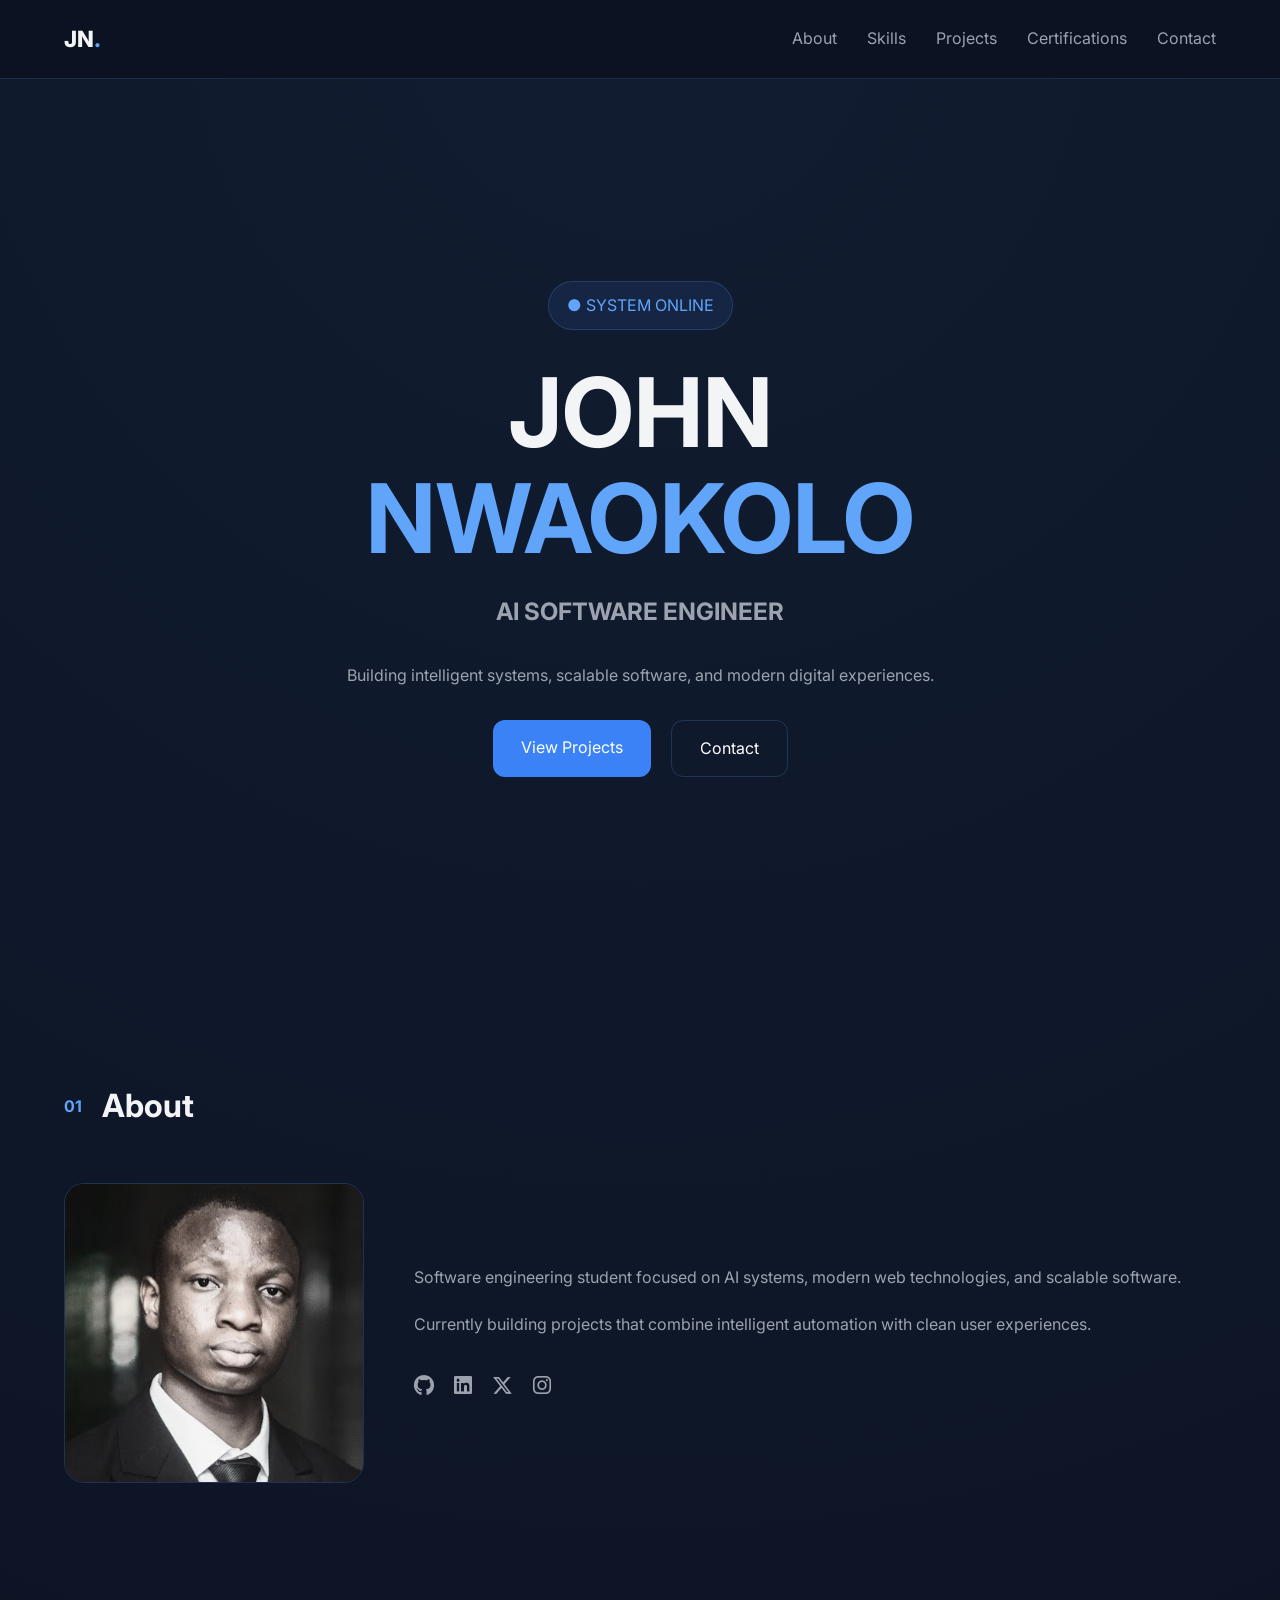
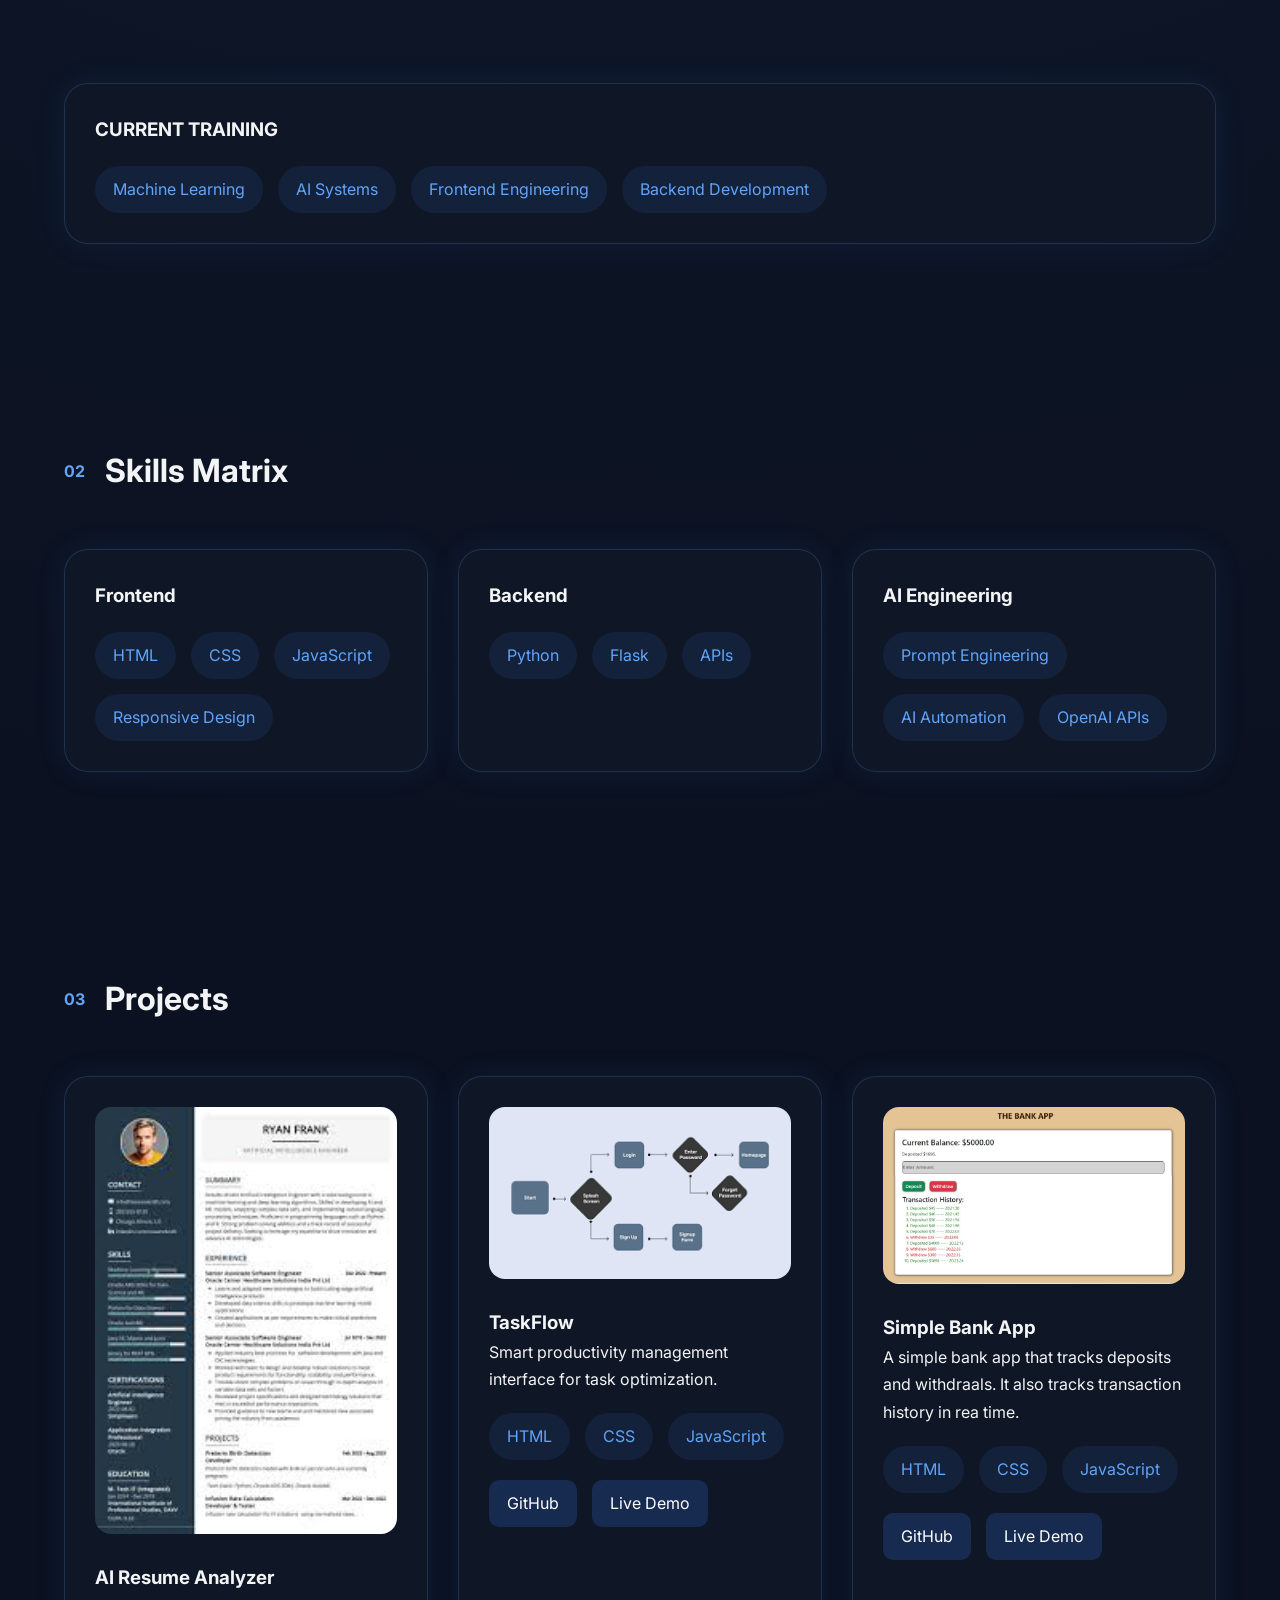
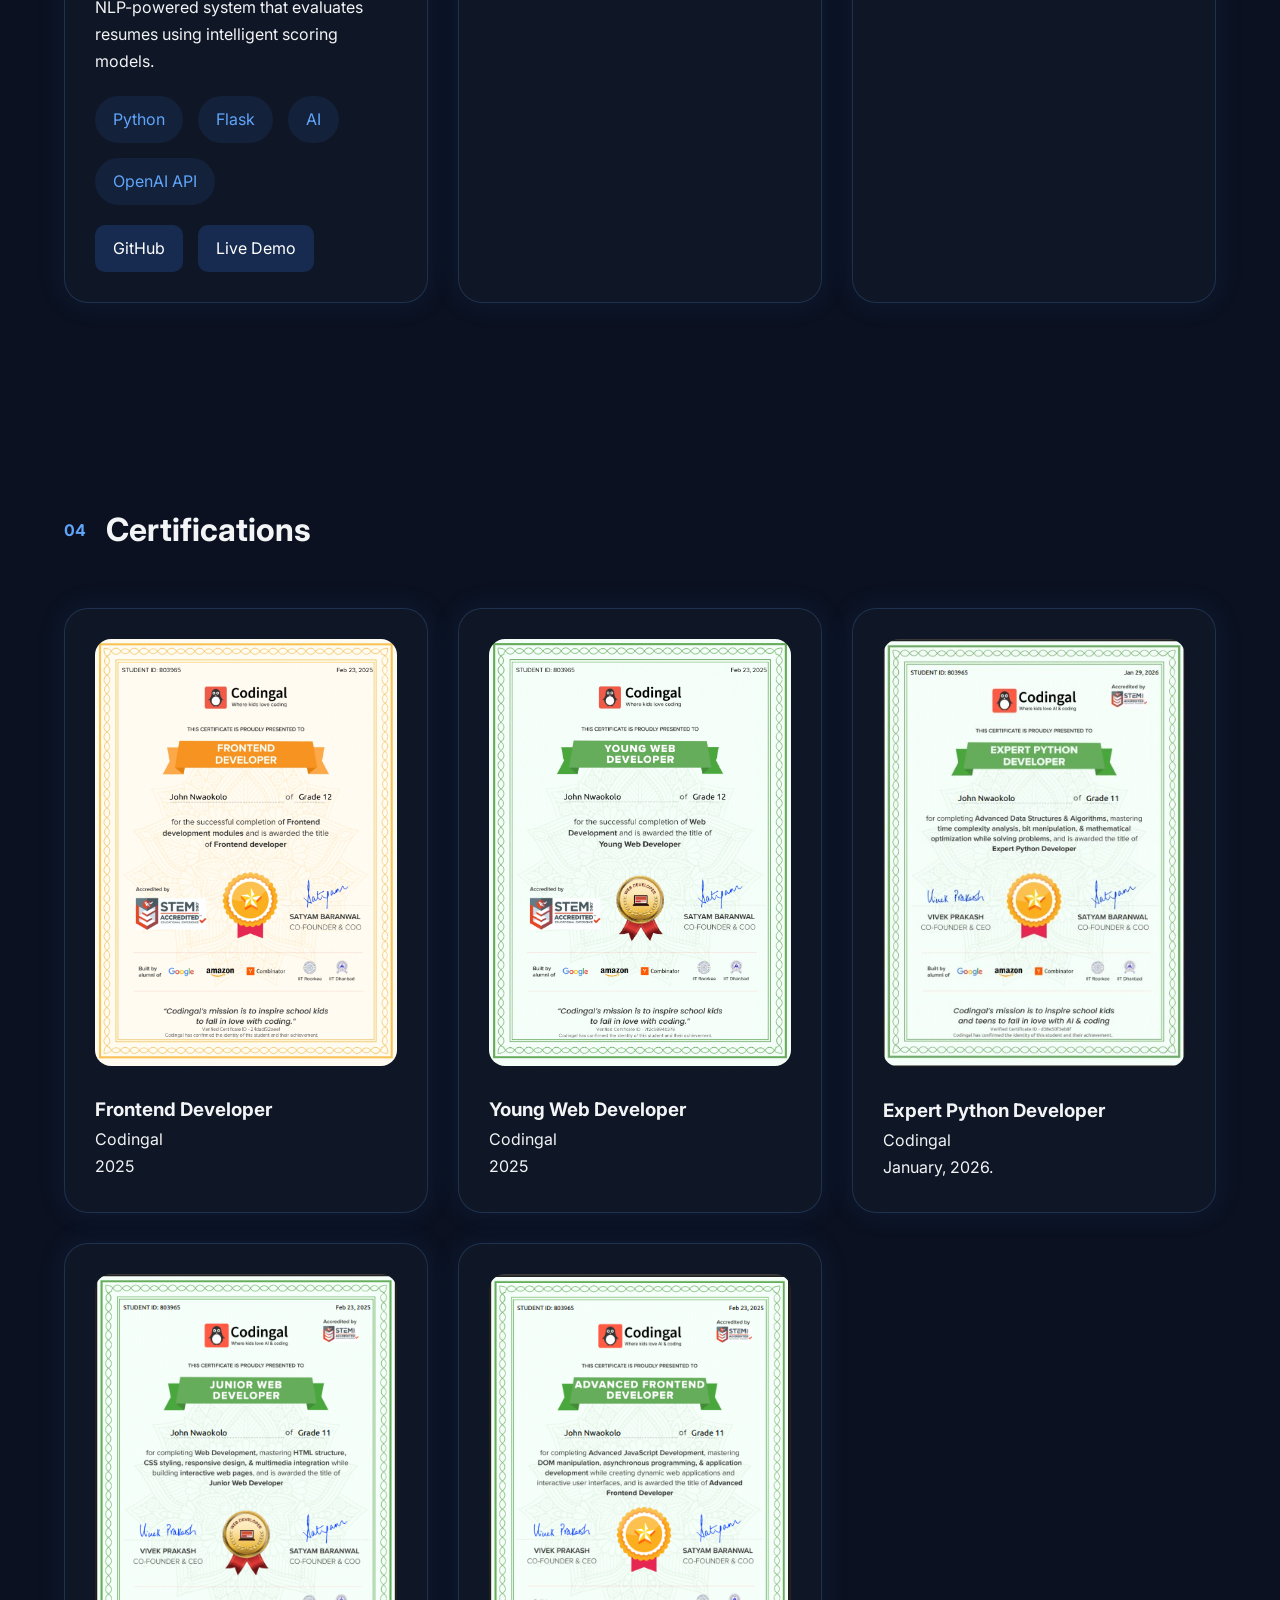
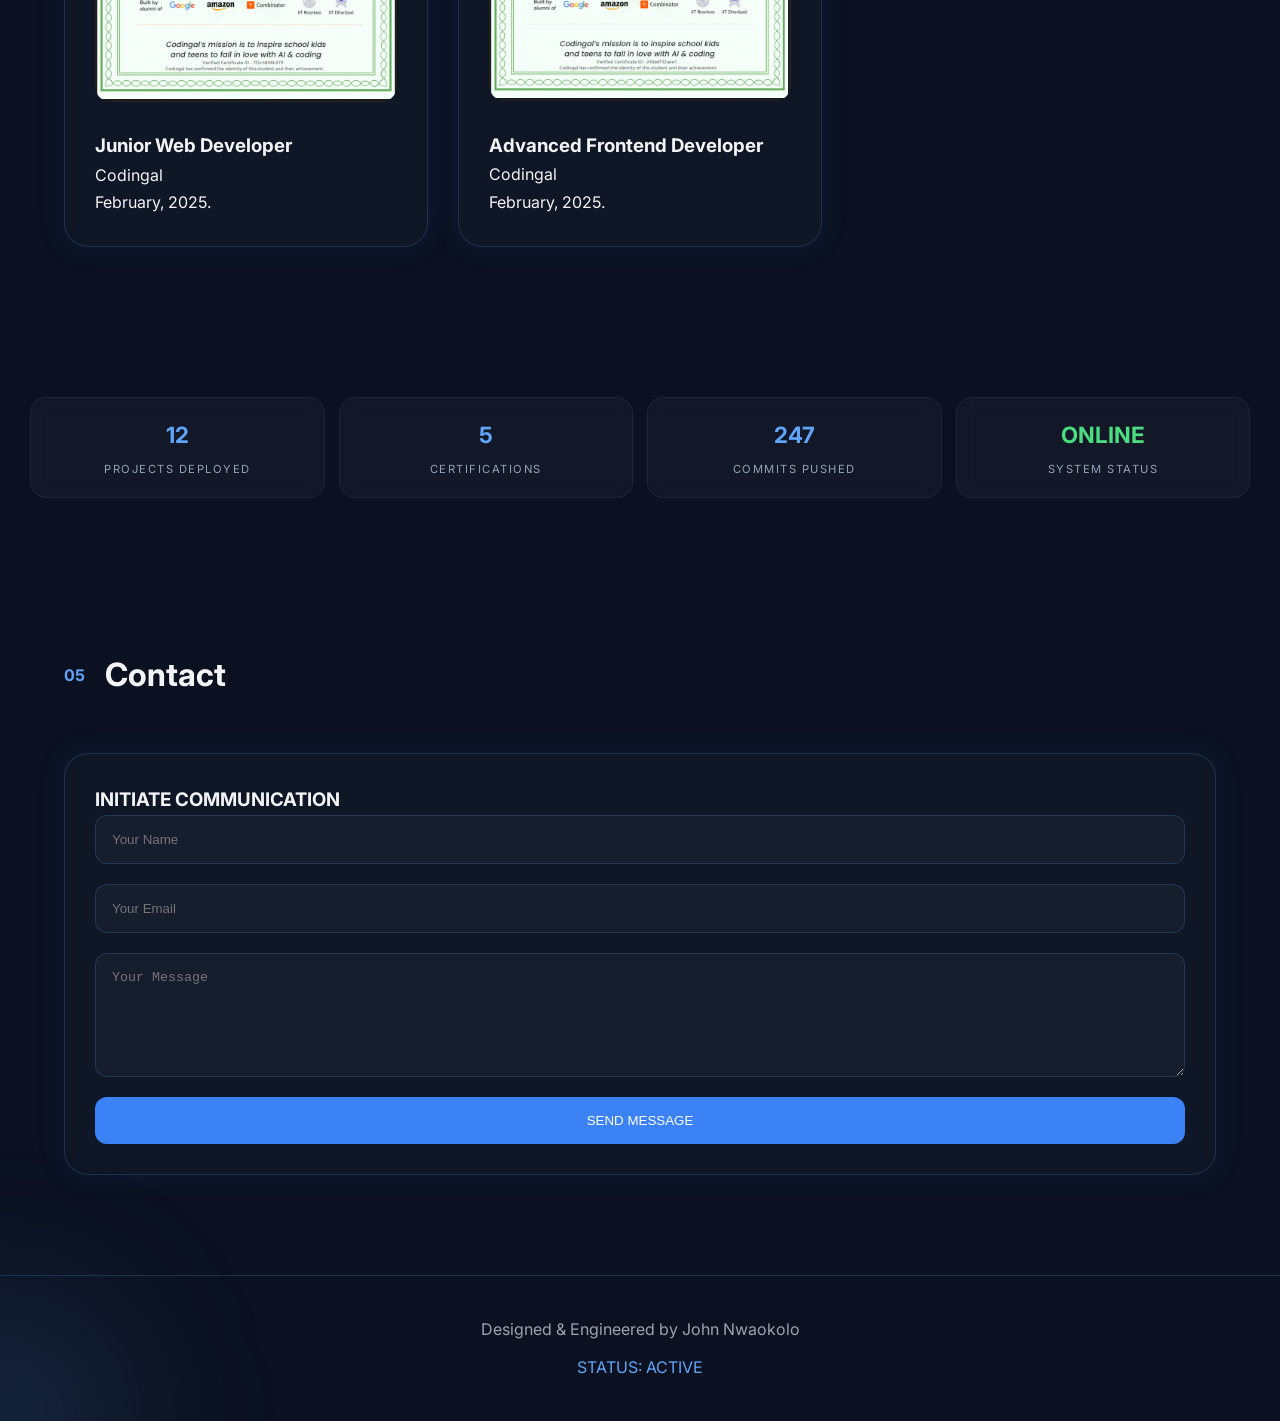
==== index.html @ 1c977707 "\portfolio" ====
<!DOCTYPE html>
<html lang="en">

<head>
    <meta charset="UTF-8" />
    <meta name="viewport" content="width=device-width, initial-scale=1.0" />

    <title>John Nwaokolo | AI Software Engineer</title>

    <meta name="description"
        content="AI Software Engineer portfolio of John Nwaokolo showcasing intelligent systems, software projects, and engineering capabilities." />

    <meta name="keywords"
        content="John Nwaokolo, AI Software Engineer, Web Developer, Frontend Developer, AI, Software Engineering" />

    <meta property="og:title" content="John Nwaokolo | AI Software Engineer" />
    <meta property="og:description" content="Building intelligent systems, scalable software, and modern interfaces." />

    <meta property="og:image" content="assets/profile/profile.jpg" />

    <link rel="icon" href="assets/icons/favicon.ico" />

    <!-- Google Font -->
    <link rel="preconnect" href="https://fonts.googleapis.com">
    <link rel="preconnect" href="https://fonts.gstatic.com" crossorigin>

    <link href="https://fonts.googleapis.com/css2?family=Inter:wght@300;400;500;600;700;800&display=swap"
        rel="stylesheet">

    <!-- Font Awesome -->
    <link rel="stylesheet" href="https://cdnjs.cloudflare.com/ajax/libs/font-awesome/6.5.0/css/all.min.css">

    <link rel="stylesheet" href="style.css">
</head>

<body>

    <!-- SCROLL PROGRESS -->
    <div id="progress-bar"></div>

    <!-- NAVBAR -->
    <nav class="navbar">

        <div class="logo">
            JN<span>.</span>
        </div>

        <button class="hamburger">
            <i class="fas fa-bars"></i>
        </button>

        <div class="nav-links">
            <a href="#about">About</a>
            <a href="#skills">Skills</a>
            <a href="#projects">Projects</a>
            <a href="#certifications">Certifications</a>
            <a href="#contact">Contact</a>
        </div>

    </nav>

    <!-- HERO -->
    <header class="hero">

        <div class="hero-content">

            <span class="status-badge">
                ● SYSTEM ONLINE
            </span>

            <h1>
                JOHN <span>NWAOKOLO</span>
            </h1>

            <h2 id="typing-text"></h2>

            <p>
                Building intelligent systems, scalable software,
                and modern digital experiences.
            </p>

            <div class="hero-buttons">

                <a href="#projects" class="primary-btn">
                    View Projects
                </a>

                <a href="#contact" class="secondary-btn">
                    Contact
                </a>

            </div>

        </div>

    </header>

    <!-- ABOUT -->
    <section id="about" class="container fade-in">

        <div class="section-title">
            <span>01</span>
            <h2>About</h2>
        </div>

        <div class="about-grid">

            <img src="assets/profile/profile.jpg" alt="John Nwaokolo" class="profile-image">

            <div class="about-content">

                <p>
                    Software engineering student focused on AI systems,
                    modern web technologies, and scalable software.
                </p>

                <p>
                    Currently building projects that combine intelligent
                    automation with clean user experiences.
                </p>

                <div class="social-icons">

                    <a href="https://github.com/JohnNwaokolo" target="_blank">
                        <i class="fab fa-github"></i>
                    </a>

                    <a href="https://www.linkedin.com/in/john-nwaokolo-346b16304" target="_blank">
                        <i class="fab fa-linkedin"></i>
                    </a>

                    <a href="https://x.com/JohnNwaokolo09" target="_blank">
                        <i class="fab fa-x-twitter"></i>
                    </a>

                    <a href="https://www.instagram.com/john_nwaokolo_official" target="_blank">
                        <i class="fab fa-instagram"></i>
                    </a>

                </div>

            </div>

        </div>

    </section>

    <!-- CURRENT FOCUS -->
    <section class="container fade-in">

        <div class="focus-card">

            <h3>CURRENT TRAINING</h3>

            <div class="focus-items">
                <span>Machine Learning</span>
                <span>AI Systems</span>
                <span>Frontend Engineering</span>
                <span>Backend Development</span>
            </div>

        </div>

    </section>

    <!-- SKILLS -->
    <section id="skills" class="container fade-in">

        <div class="section-title">
            <span>02</span>
            <h2>Skills Matrix</h2>
        </div>

        <div class="skills-grid">

            <div class="skill-card">
                <h3>Frontend</h3>

                <div class="skill-tags">
                    <span>HTML</span>
                    <span>CSS</span>
                    <span>JavaScript</span>
                    <span>Responsive Design</span>
                </div>
            </div>

            <div class="skill-card">
                <h3>Backend</h3>

                <div class="skill-tags">
                    <span>Python</span>
                    <span>Flask</span>
                    <span>APIs</span>
                </div>
            </div>

            <div class="skill-card">
                <h3>AI Engineering</h3>

                <div class="skill-tags">
                    <span>Prompt Engineering</span>
                    <span>AI Automation</span>
                    <span>OpenAI APIs</span>
                </div>
            </div>

        </div>

    </section>

    <!-- PROJECTS -->
    <section id="projects" class="container fade-in">

        <div class="section-title">
            <span>03</span>
            <h2>Projects</h2>
        </div>

        <div class="projects-list"></div>

    </section>

    <!-- CERTIFICATIONS -->
    <section id="certifications" class="container fade-in">

        <div class="section-title">
            <span>04</span>
            <h2>Certifications</h2>
        </div>

        <div class="certificates"></div>

    </section>

    <section class="metrics-section">
        <div class="metric-card">
            <h2 id="projects-count">12</h2>
            <p>PROJECTS DEPLOYED</p>
        </div>
    
        <div class="metric-card">
            <h2 id="certs-count">5</h2>
            <p>CERTIFICATIONS</p>
        </div>
    
        <div class="metric-card">
            <h2 id="commits-count">247</h2>
            <p>COMMITS PUSHED</p>
        </div>
    
        <div class="metric-card">
            <h2 class="status-online">ONLINE</h2>
            <p>SYSTEM STATUS</p>
        </div>
    </section>

    <!-- CONTACT -->
    <section id="contact" class="container fade-in">

        <div class="section-title">
            <span>05</span>
            <h2>Contact</h2>
        </div>

        <div class="contact-card">

            <h3>INITIATE COMMUNICATION</h3>

            <form action="https://formspree.io/f/mzzrnnpy" method="POST">

                <input type="text" name="name" placeholder="Your Name" required>

                <input type="email" name="_replyto" placeholder="Your Email" required>

                <textarea name="message" rows="6" placeholder="Your Message" required></textarea>

                <input type="hidden" name="_next" value="thank-you.html">

                <button type="submit">
                    SEND MESSAGE
                </button>

            </form>

        </div>

    </section>

    <!-- FOOTER -->
    <footer>

        <p>
            Designed & Engineered by John Nwaokolo
        </p>

        <p class="footer-status">
            STATUS: ACTIVE
        </p>

    </footer>

    <!-- BACK TO TOP -->
    <button id="backToTop">
        ↑
    </button>
    
    <div class="cursor-glow"></div>
    
    <!-- SCRIPT -->
    <script src="script.js"></script>
    
</body>

</html>
---- style.css ----
:root {
    --bg-primary: #0b1120;
    --bg-secondary: #111827;
    --card-bg: rgba(17, 24, 39, 0.8);

    --accent: #60a5fa;
    --accent-strong: #3b82f6;

    --text-primary: #f3f4f6;
    --text-secondary: #9ca3af;

    --border: rgba(96, 165, 250, 0.2);

    --shadow:
        0 0 30px rgba(59, 130, 246, 0.1);
}

* {
    margin: 0;
    padding: 0;
    box-sizing: border-box;
}

html {
    scroll-behavior: smooth;
}

body {
    background: var(--bg-primary);
    color: var(--text-primary);
    font-family: 'Inter', sans-serif;
    line-height: 1.7;
}

.container {
    width: min(1200px, 90%);
    margin: auto;
    padding: 100px 0;
}

.navbar {
    position: sticky;
    top: 0;
    z-index: 1000;

    display: flex;
    justify-content: space-between;
    align-items: center;

    padding: 20px 5%;

    backdrop-filter: blur(15px);

    background:
        rgba(11, 17, 32, 0.8);

    border-bottom:
        1px solid var(--border);
}

.logo {
    font-size: 1.4rem;
    font-weight: 800;
}

.logo span {
    color: var(--accent);
}

.nav-links {
    display: flex;
    gap: 30px;
}

.nav-links a {
    color: var(--text-secondary);
    text-decoration: none;
    transition: 0.3s;
}

.nav-links a:hover {
    color: var(--accent);
}

.hamburger {
    display: none;
    background: none;
    border: none;
    color: white;
    font-size: 1.5rem;
}

.hero {
    min-height: 100vh;

    display: flex;
    justify-content: center;
    align-items: center;

    text-align: center;

    padding: 0 5%;
}

.hero-content {
    max-width: 800px;
}

.status-badge {
    display: inline-block;

    padding: 10px 18px;

    border-radius: 999px;

    border:
        1px solid var(--border);

    background:
        rgba(59, 130, 246, 0.1);

    color: var(--accent);

    margin-bottom: 30px;
}

.hero h1 {
    font-size: clamp(3rem, 8vw, 6rem);
    line-height: 1.1;
}

.hero h1 span {
    color: var(--accent);
}

.hero h2 {
    margin-top: 20px;
    color: var(--text-secondary);
    font-size: 1.5rem;
}

.hero p {
    margin: 30px auto;
    max-width: 650px;
    color: var(--text-secondary);
}

.hero-buttons {
    display: flex;
    gap: 20px;
    justify-content: center;
}

.primary-btn,
.secondary-btn {
    padding: 14px 28px;

    border-radius: 12px;

    text-decoration: none;

    transition: 0.3s;
}

.primary-btn {
    background: var(--accent-strong);
    color: white;
}

.secondary-btn {
    border: 1px solid var(--border);
    color: white;
}

.primary-btn:hover,
.secondary-btn:hover {
    transform: translateY(-4px);
}

.section-title {
    display: flex;
    align-items: center;
    gap: 20px;

    margin-bottom: 50px;
}

.section-title span {
    color: var(--accent);
    font-weight: bold;
}

.section-title h2 {
    font-size: 2rem;
}

.about-grid {
    display: grid;
    grid-template-columns: 300px 1fr;
    gap: 50px;
    align-items: center;
}

.profile-image {
    width: 100%;
    border-radius: 20px;
    border: 1px solid var(--border);
}

.about-content p {
    margin-bottom: 20px;
    color: var(--text-secondary);
}

.social-icons {
    display: flex;
    gap: 20px;
    margin-top: 30px;
}

.social-icons a {
    color: var(--text-secondary);
    font-size: 1.3rem;
    transition: 0.3s;
}

.social-icons a:hover {
    color: var(--accent);
}

.focus-card,
.skill-card,
.project-card,
.cert-card,
.contact-card {
    background: var(--card-bg);

    border:
        1px solid var(--border);

    border-radius: 24px;

    padding: 30px;

    backdrop-filter: blur(15px);

    box-shadow: var(--shadow);
}

.focus-items,
.skill-tags {
    display: flex;
    flex-wrap: wrap;
    gap: 15px;
    margin-top: 20px;
}

.focus-items span,
.skill-tags span {
    padding: 10px 18px;

    border-radius: 999px;

    background:
        rgba(59, 130, 246, 0.1);

    color: var(--accent);
}

.skills-grid,
.projects-list,
.certificates {
    display: grid;
    grid-template-columns:
        repeat(auto-fit, minmax(300px, 1fr));

    gap: 30px;
}

.project-card img,
.cert-card img {
    width: 100%;
    border-radius: 16px;
    margin-bottom: 20px;
}

.project-links {
    display: flex;
    gap: 15px;
    margin-top: 20px;
}

.project-links a {
    text-decoration: none;
    color: white;

    padding: 10px 18px;

    border-radius: 10px;

    background:
        rgba(59, 130, 246, 0.2);
}

.contact-card form {
    display: flex;
    flex-direction: column;
    gap: 20px;
}

.contact-card input,
.contact-card textarea {
    padding: 16px;

    border-radius: 12px;

    border:
        1px solid var(--border);

    background:
        rgba(255, 255, 255, 0.03);

    color: white;
}

.contact-card button {
    padding: 16px;

    border: none;

    border-radius: 12px;

    background: var(--accent-strong);

    color: white;

    cursor: pointer;
}

footer {
    text-align: center;
    padding: 40px 20px;

    border-top:
        1px solid var(--border);

    color: var(--text-secondary);
}

.footer-status {
    margin-top: 10px;
    color: var(--accent);
}

#backToTop {
    position: fixed;

    bottom: 30px;
    right: 30px;

    width: 50px;
    height: 50px;

    border-radius: 50%;

    border: none;

    background: var(--accent-strong);

    color: white;

    cursor: pointer;

    display: none;
}

#progress-bar {
    position: fixed;
    top: 0;
    left: 0;

    width: 0%;
    height: 4px;

    background: var(--accent);

    z-index: 9999;
}

.fade-in {
    opacity: 0;
    transform: translateY(40px);
    transition: 1s ease;
}

.fade-in.show {
    opacity: 1;
    transform: translateY(0);
}

@media(max-width: 768px) {

    .hamburger {
        display: block;
    }

    .nav-links {
        position: absolute;

        top: 80px;
        left: 0;

        width: 100%;

        background: var(--bg-secondary);

        flex-direction: column;

        padding: 30px;

        display: none;
    }

    .nav-links.show {
        display: flex;
    }

    .about-grid {
        grid-template-columns: 1fr;
    }

    .hero-buttons {
        flex-direction: column;
    }

}

.metrics-section {
    display: grid;
    grid-template-columns: repeat(auto-fit, minmax(140px, 1fr));
    gap: 14px;
    margin: 50px 30px;

}

.metric-card {
    background: rgba(255, 255, 255, 0.03);
    border: 1px solid rgba(255, 255, 255, 0.06);
    border-radius: 16px;
    padding: 18px;
    text-align: center;
    backdrop-filter: blur(8px);
    transition: 0.3s ease;
}

.metric-card:hover {
    transform: translateY(-3px);
    border-color: rgba(96, 165, 250, 0.35);
}

.metric-card h2 {
    font-size: 1.4rem;
    color: #60a5fa;
    margin-bottom: 6px;
    font-weight: 700;
}

.metric-card p {
    color: #94a3b8;
    font-size: 0.7rem;
    letter-spacing: 1.5px;
}

.status-online {
    color: #4ade80 !important;
}

.cursor-glow {
    width: 250px;
    height: 250px;
    background: rgba(96, 165, 250, 0.15);
    border-radius: 50%;
    position: fixed;
    pointer-events: none;
    filter: blur(80px);
    transform: translate(-50%, -50%);
    z-index: 0;
    transition: transform 0.08s linear;
}

body {
    background:
        radial-gradient(circle at top, rgba(96, 165, 250, 0.08), transparent 40%),
        #0b1120;
}
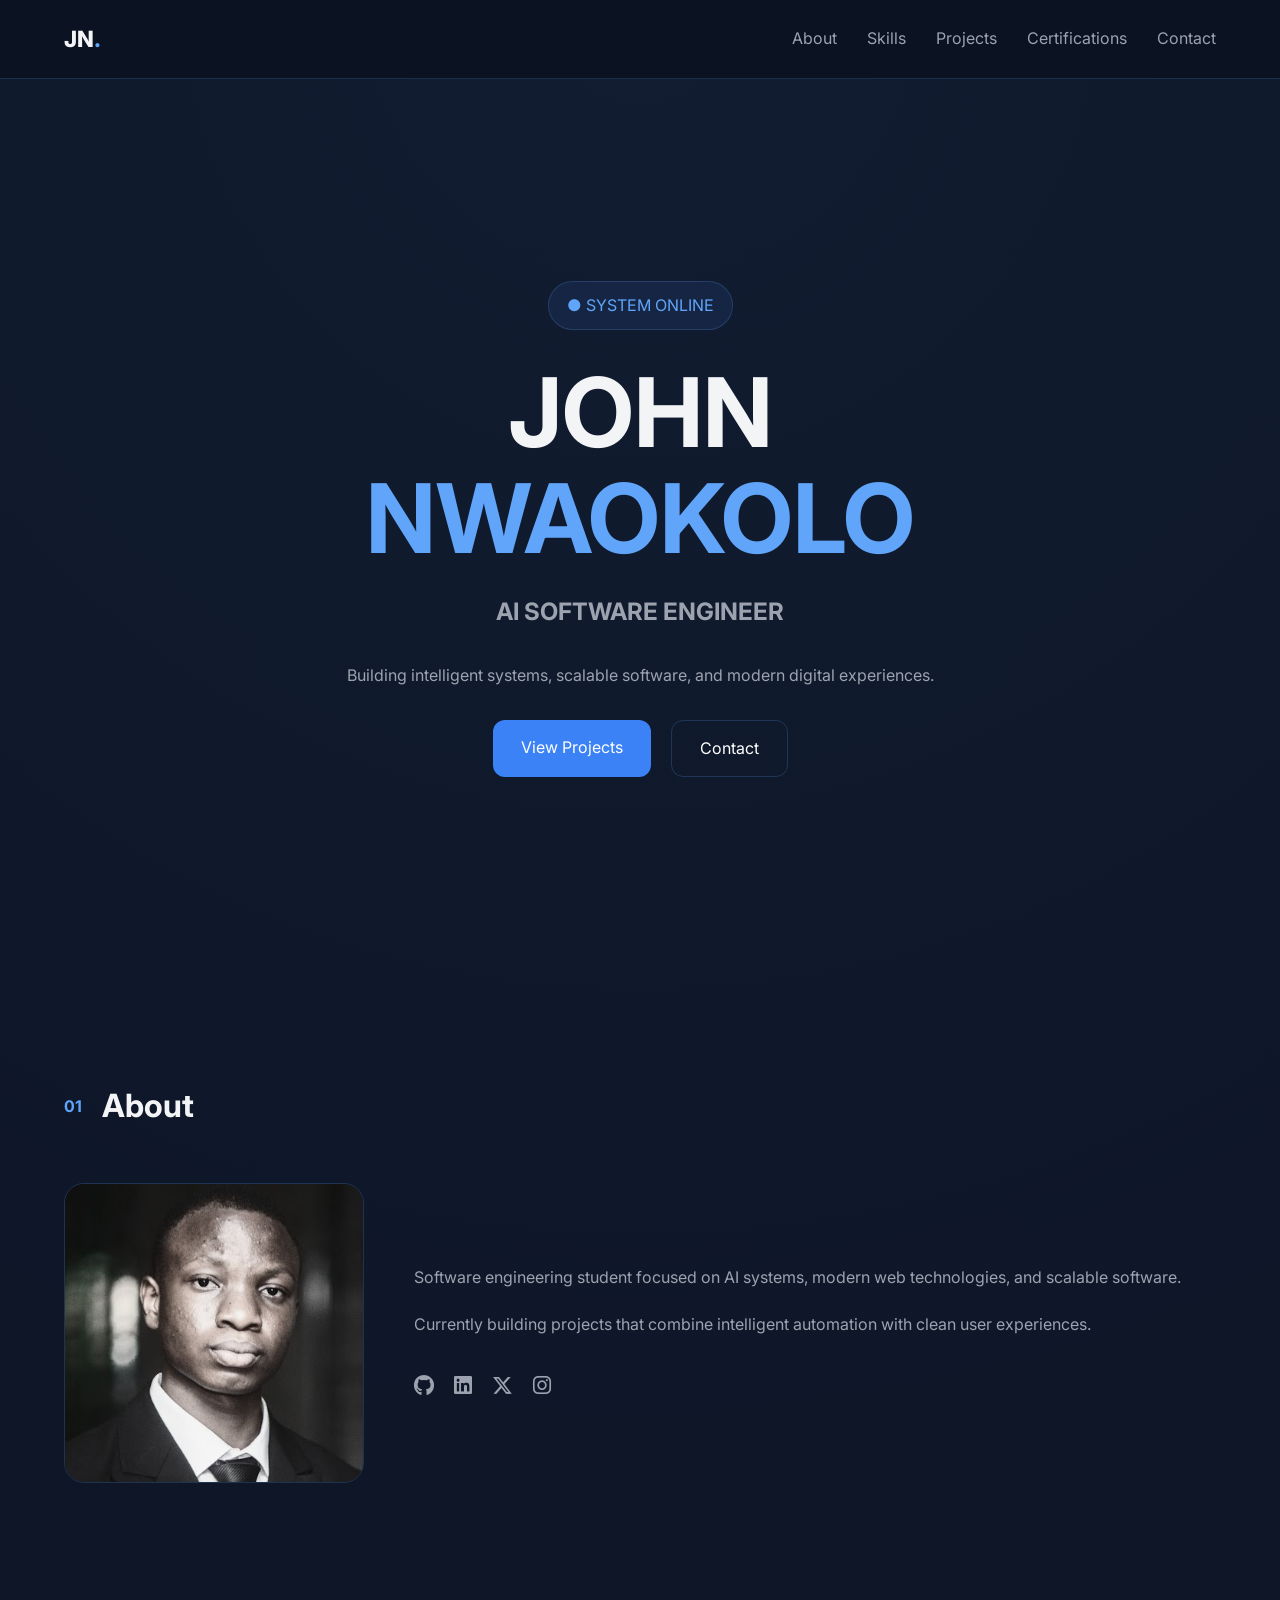
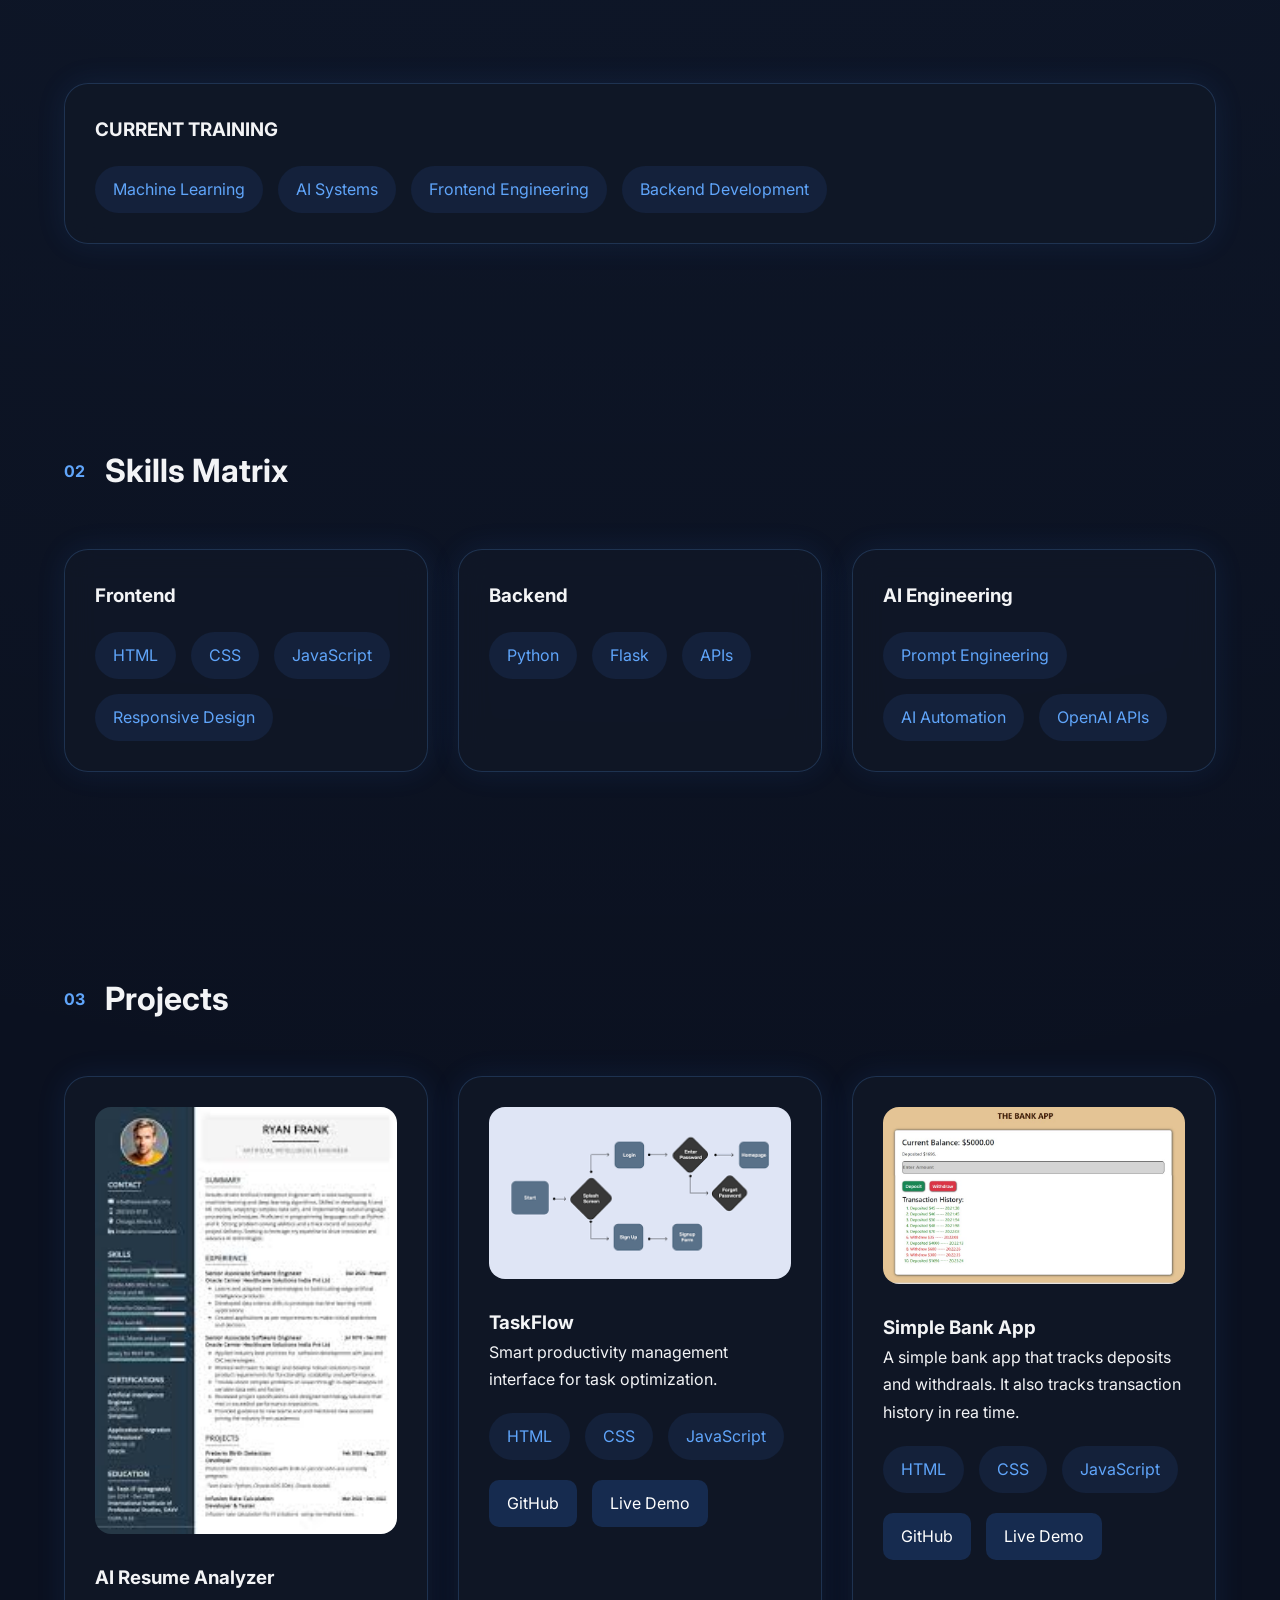
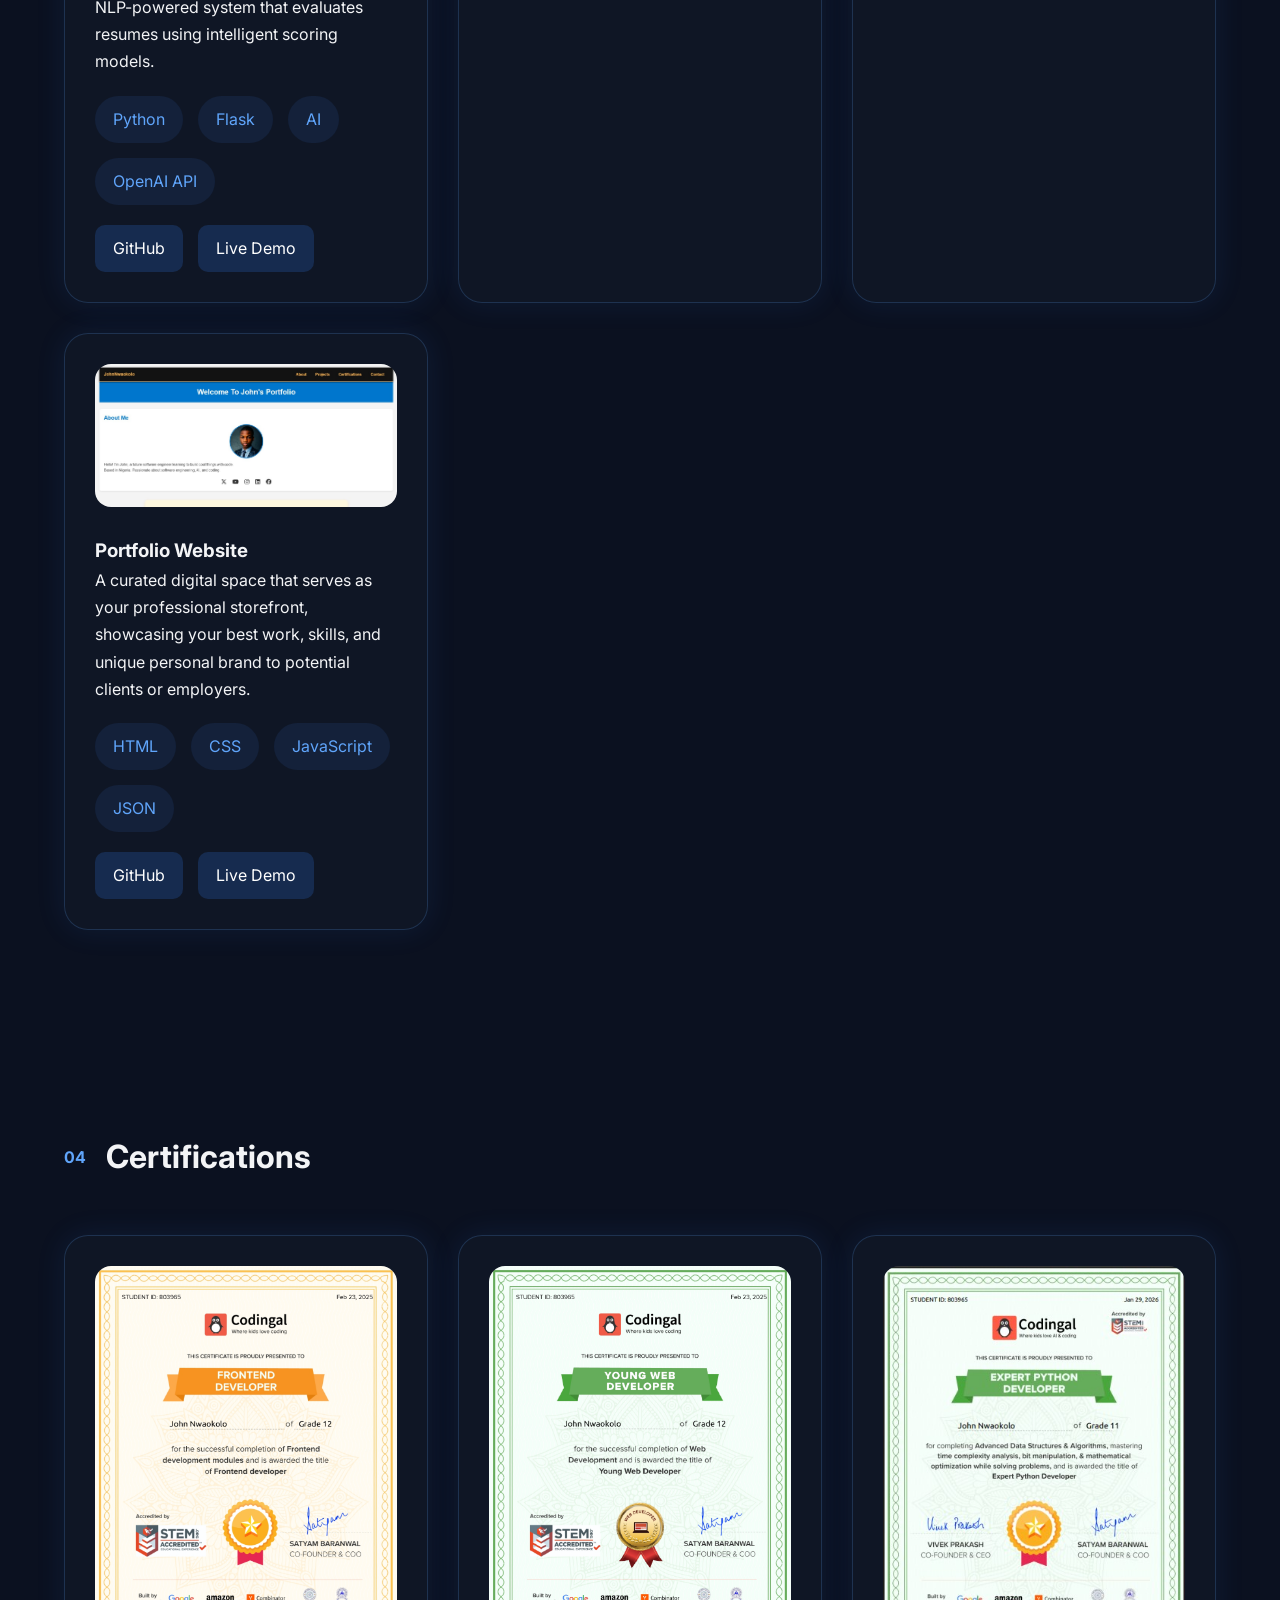
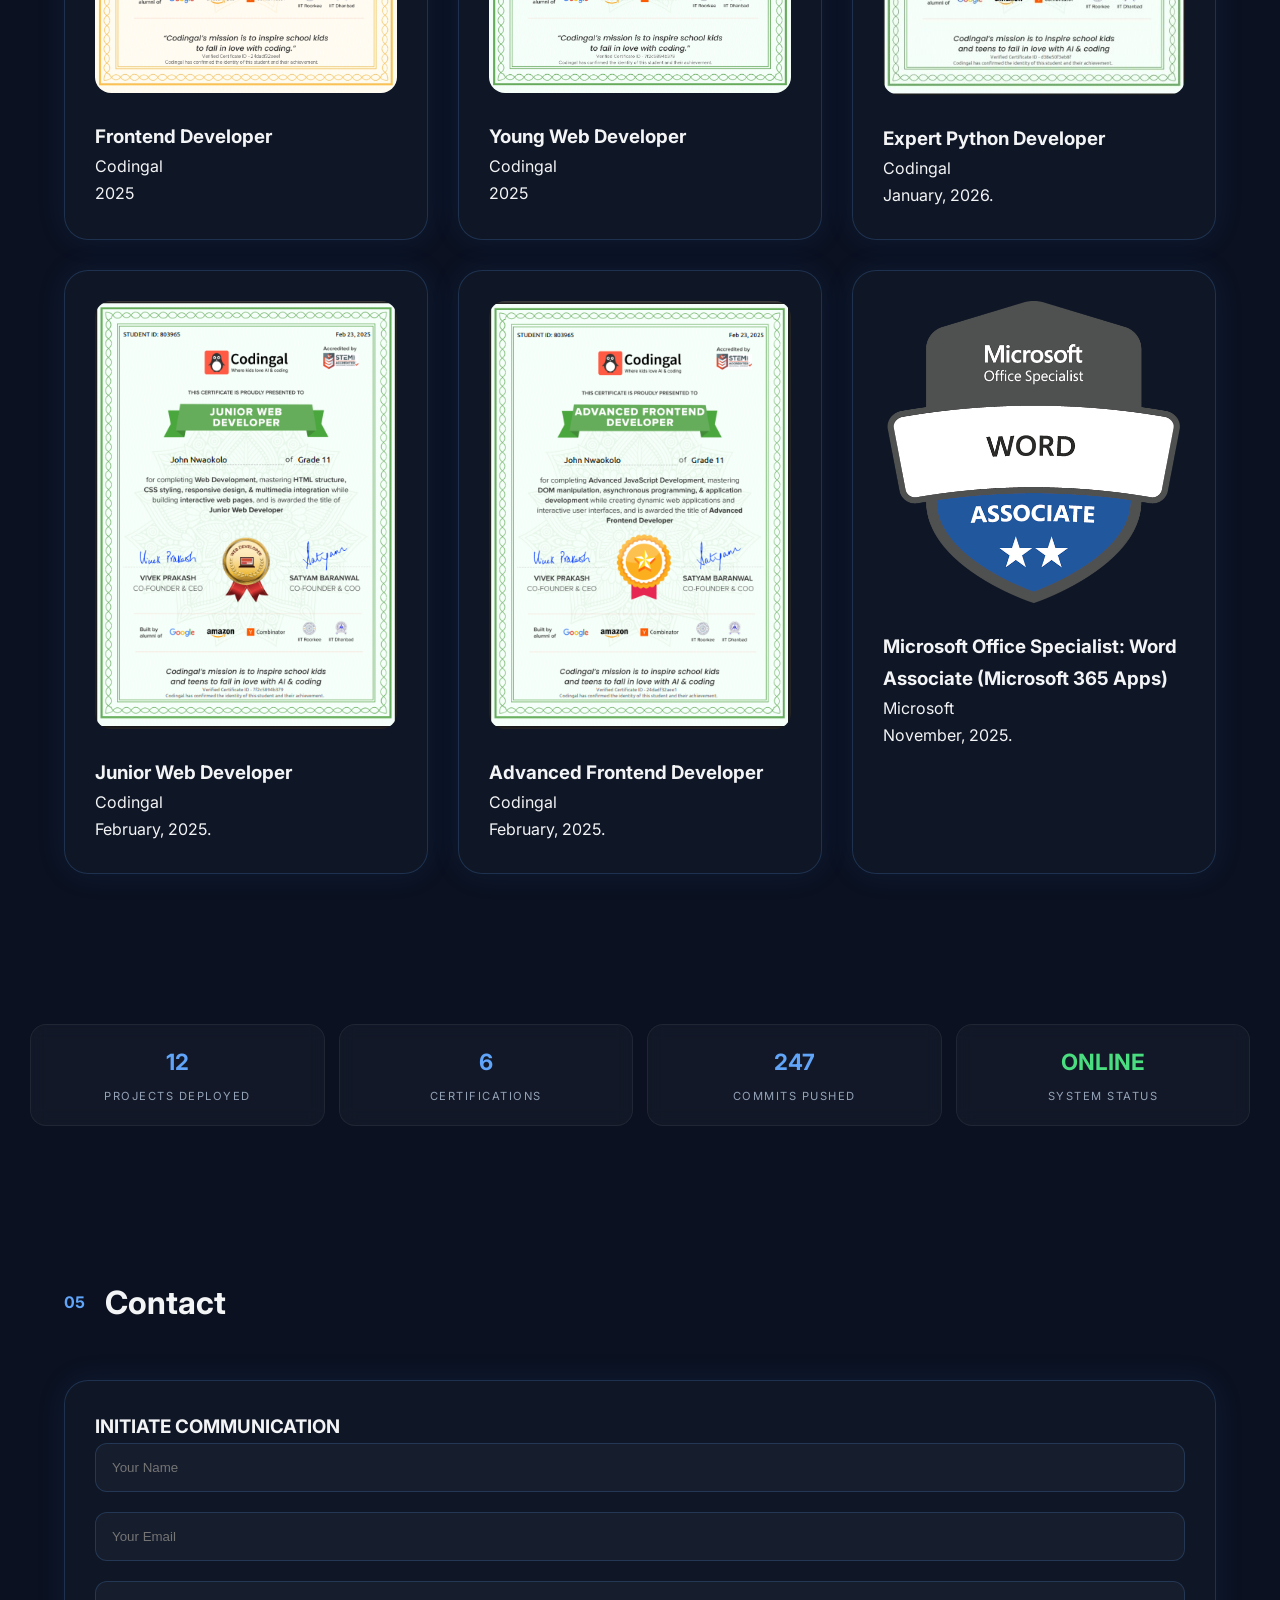
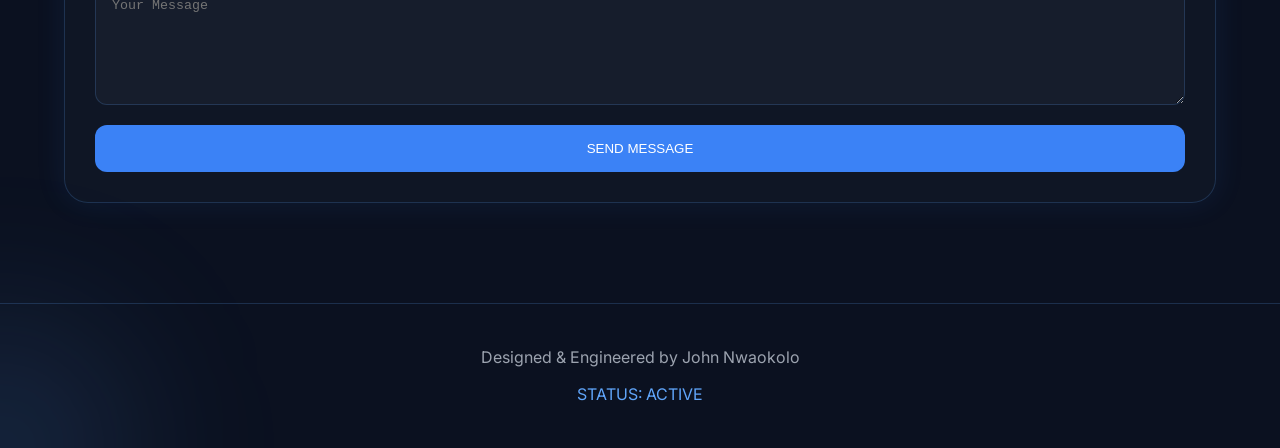
==== commit c91501aa: "word_cert" ====
--- a/index.html
+++ b/index.html
@@ -239,7 +239,7 @@
         </div>
     
         <div class="metric-card">
-            <h2 id="certs-count">5</h2>
+            <h2 id="certs-count">6</h2>
             <p>CERTIFICATIONS</p>
         </div>
     
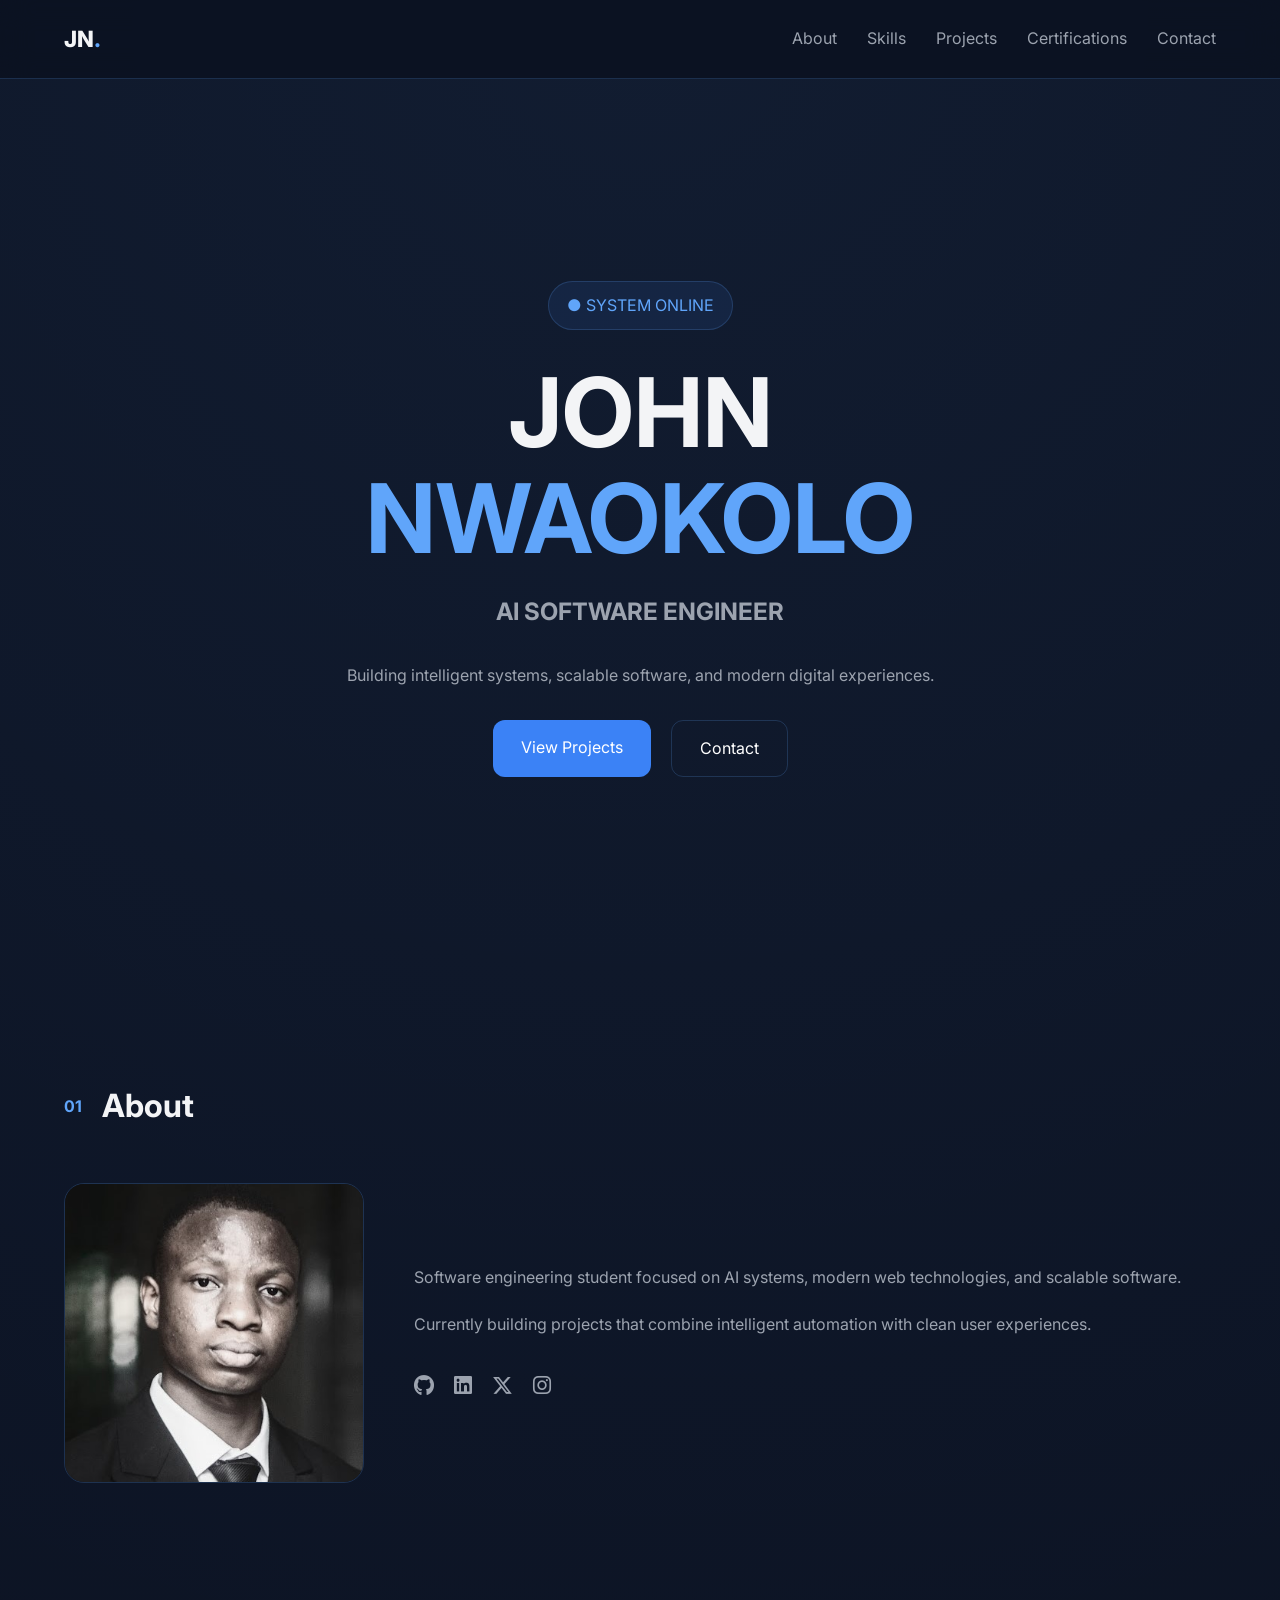
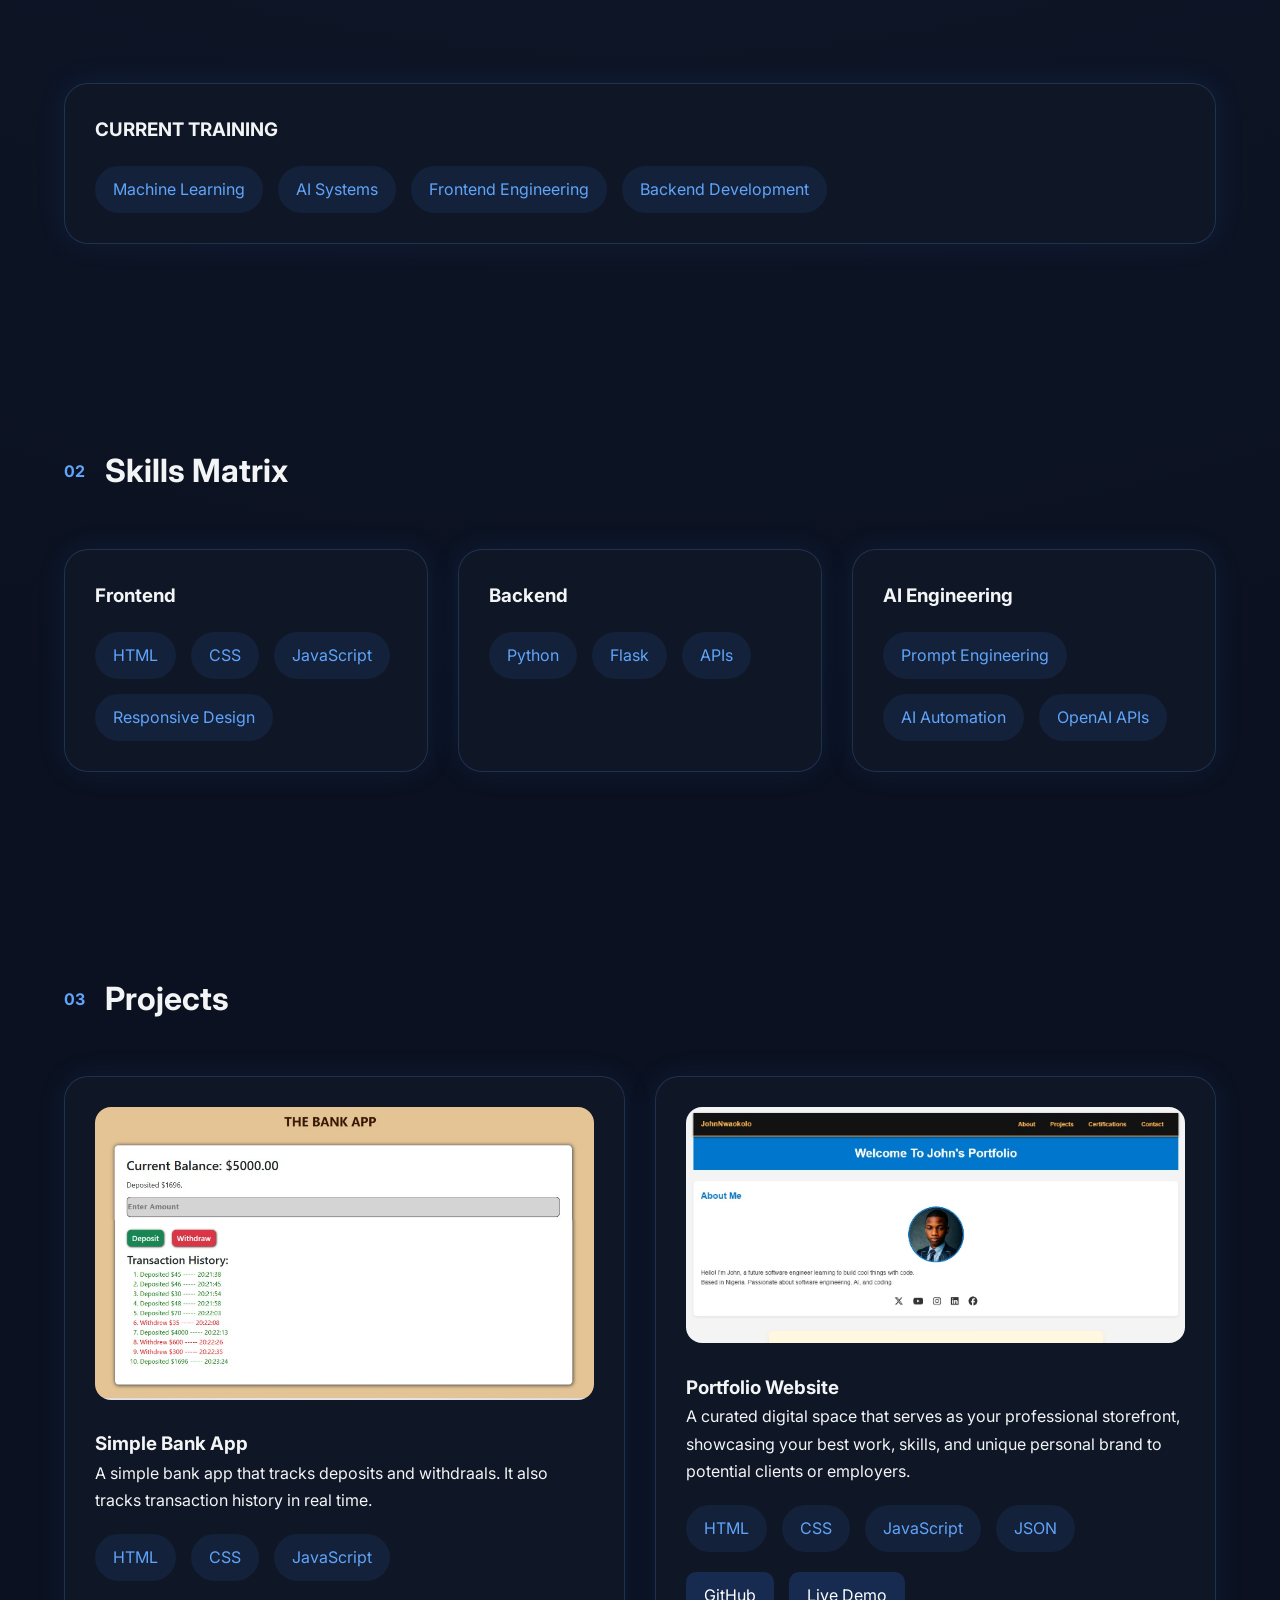
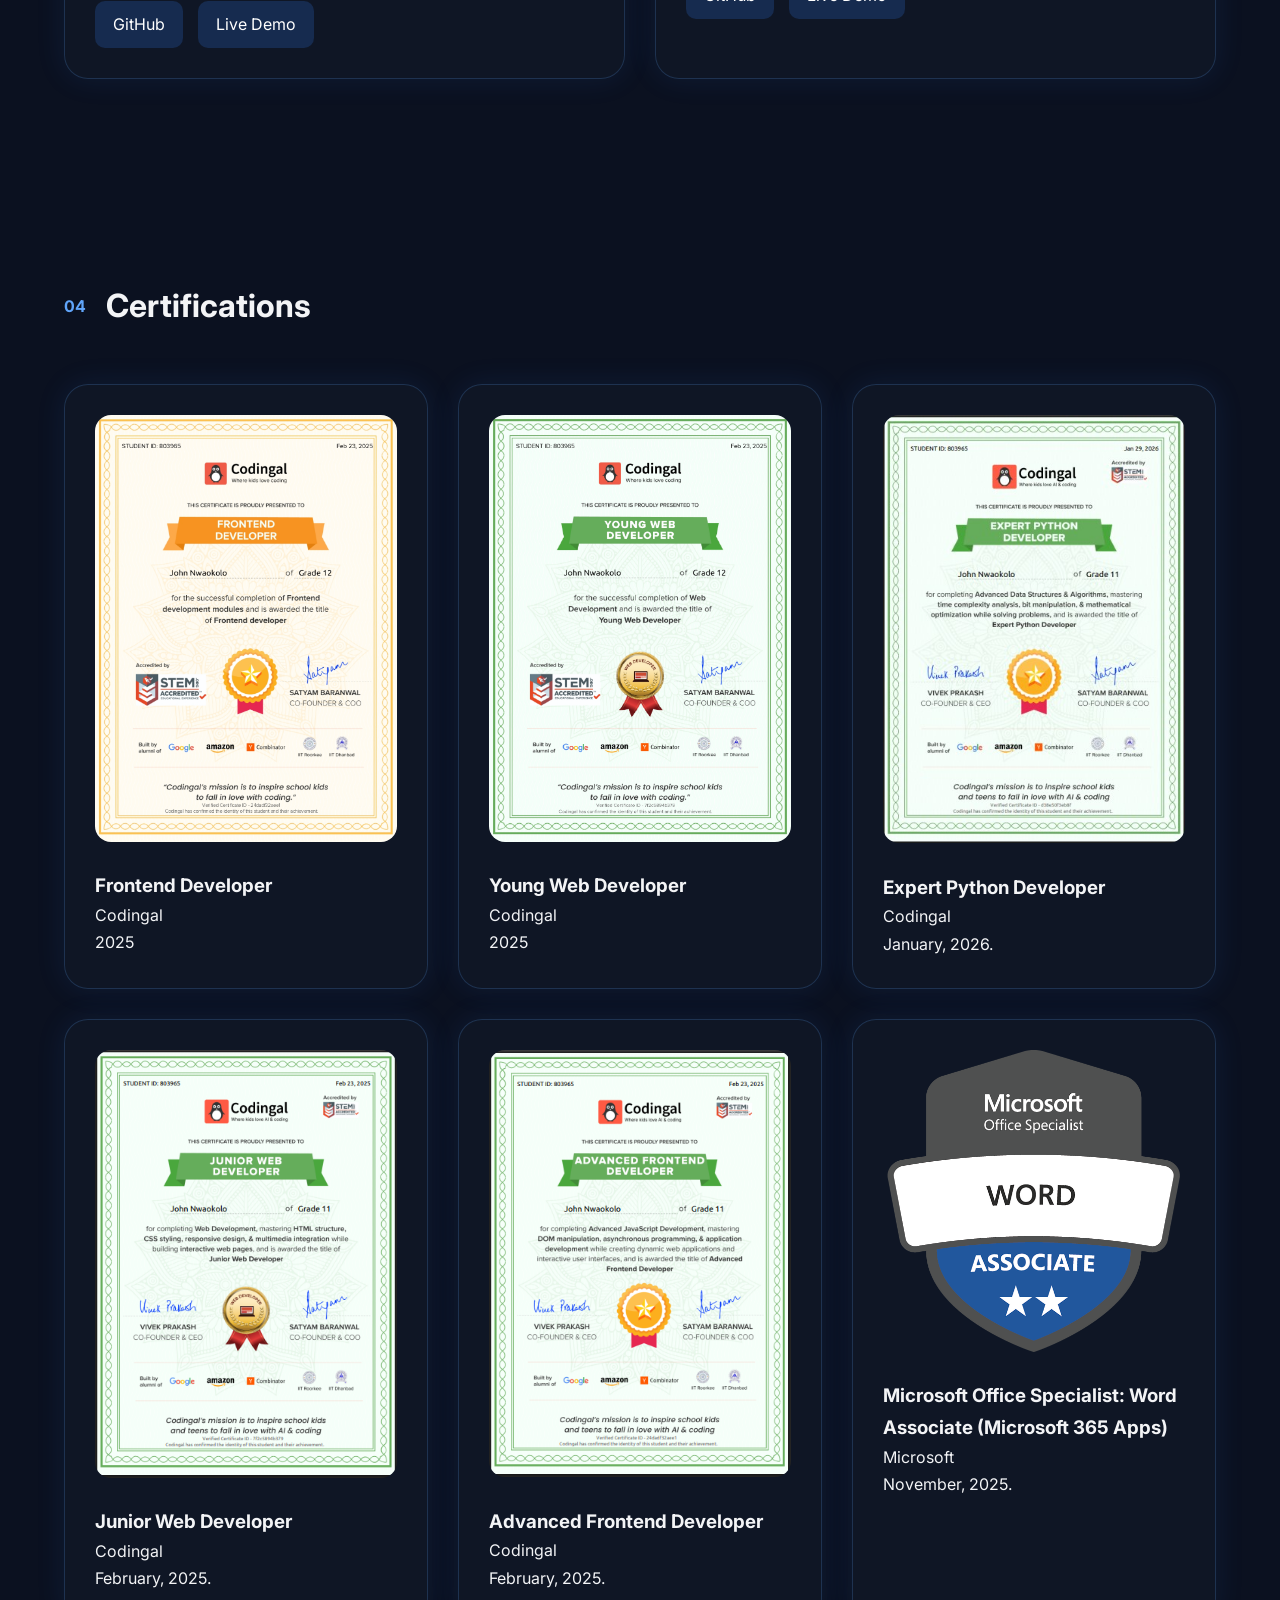
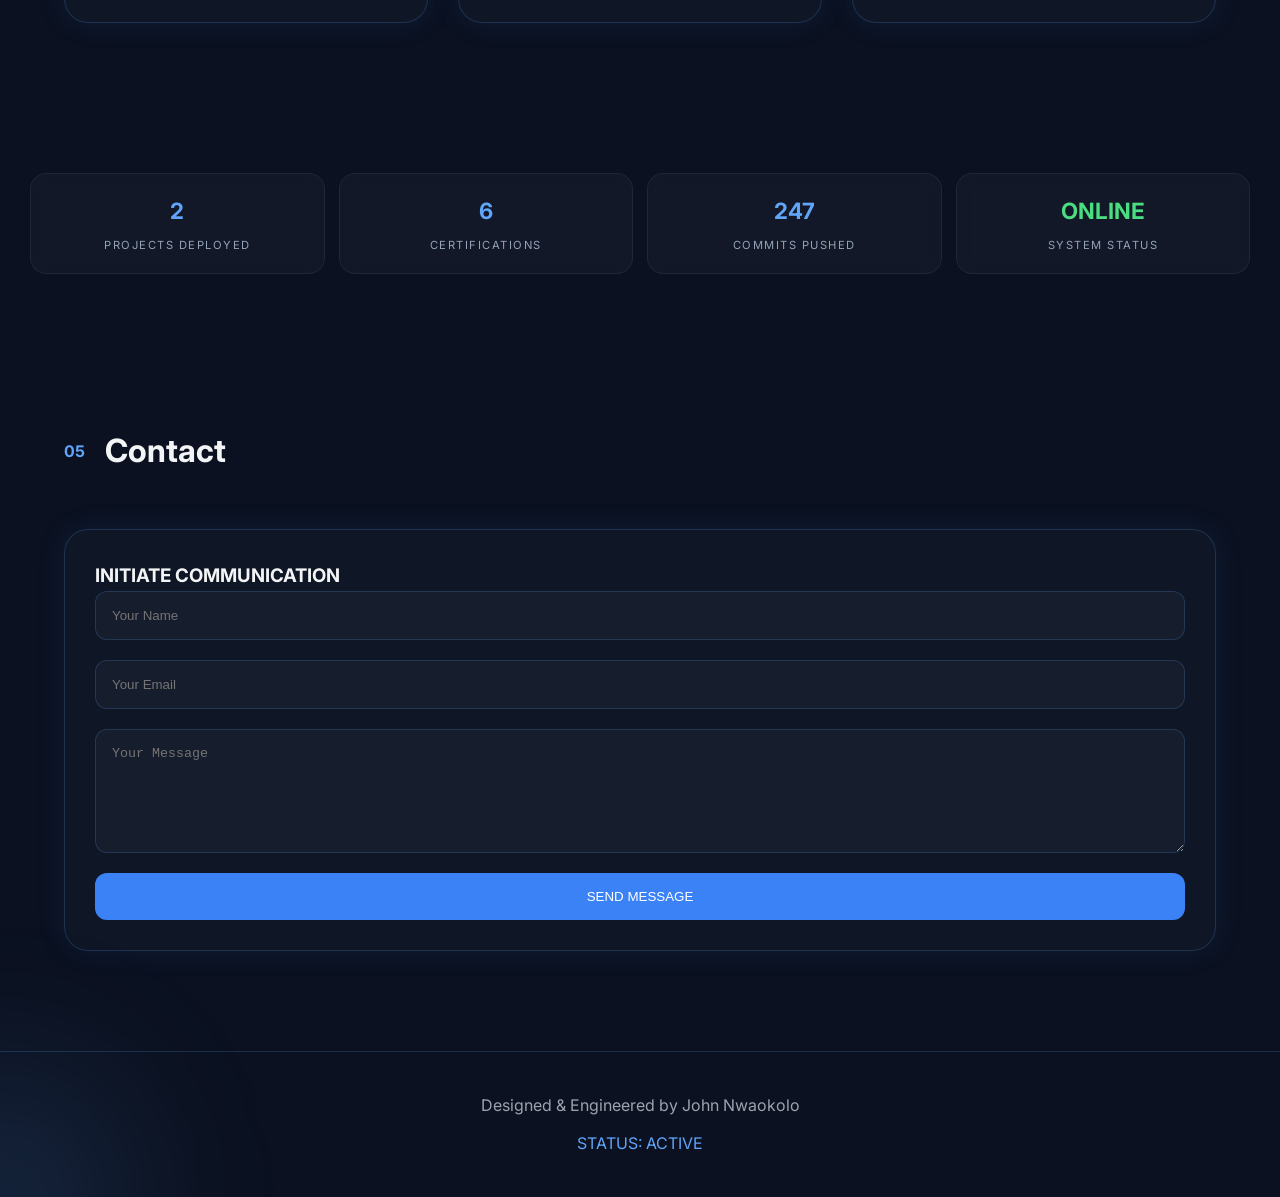
==== commit 9d08709b: "changes" ====
--- a/index.html
+++ b/index.html
@@ -234,7 +234,7 @@
 
     <section class="metrics-section">
         <div class="metric-card">
-            <h2 id="projects-count">12</h2>
+            <h2 id="projects-count">2</h2>
             <p>PROJECTS DEPLOYED</p>
         </div>
     
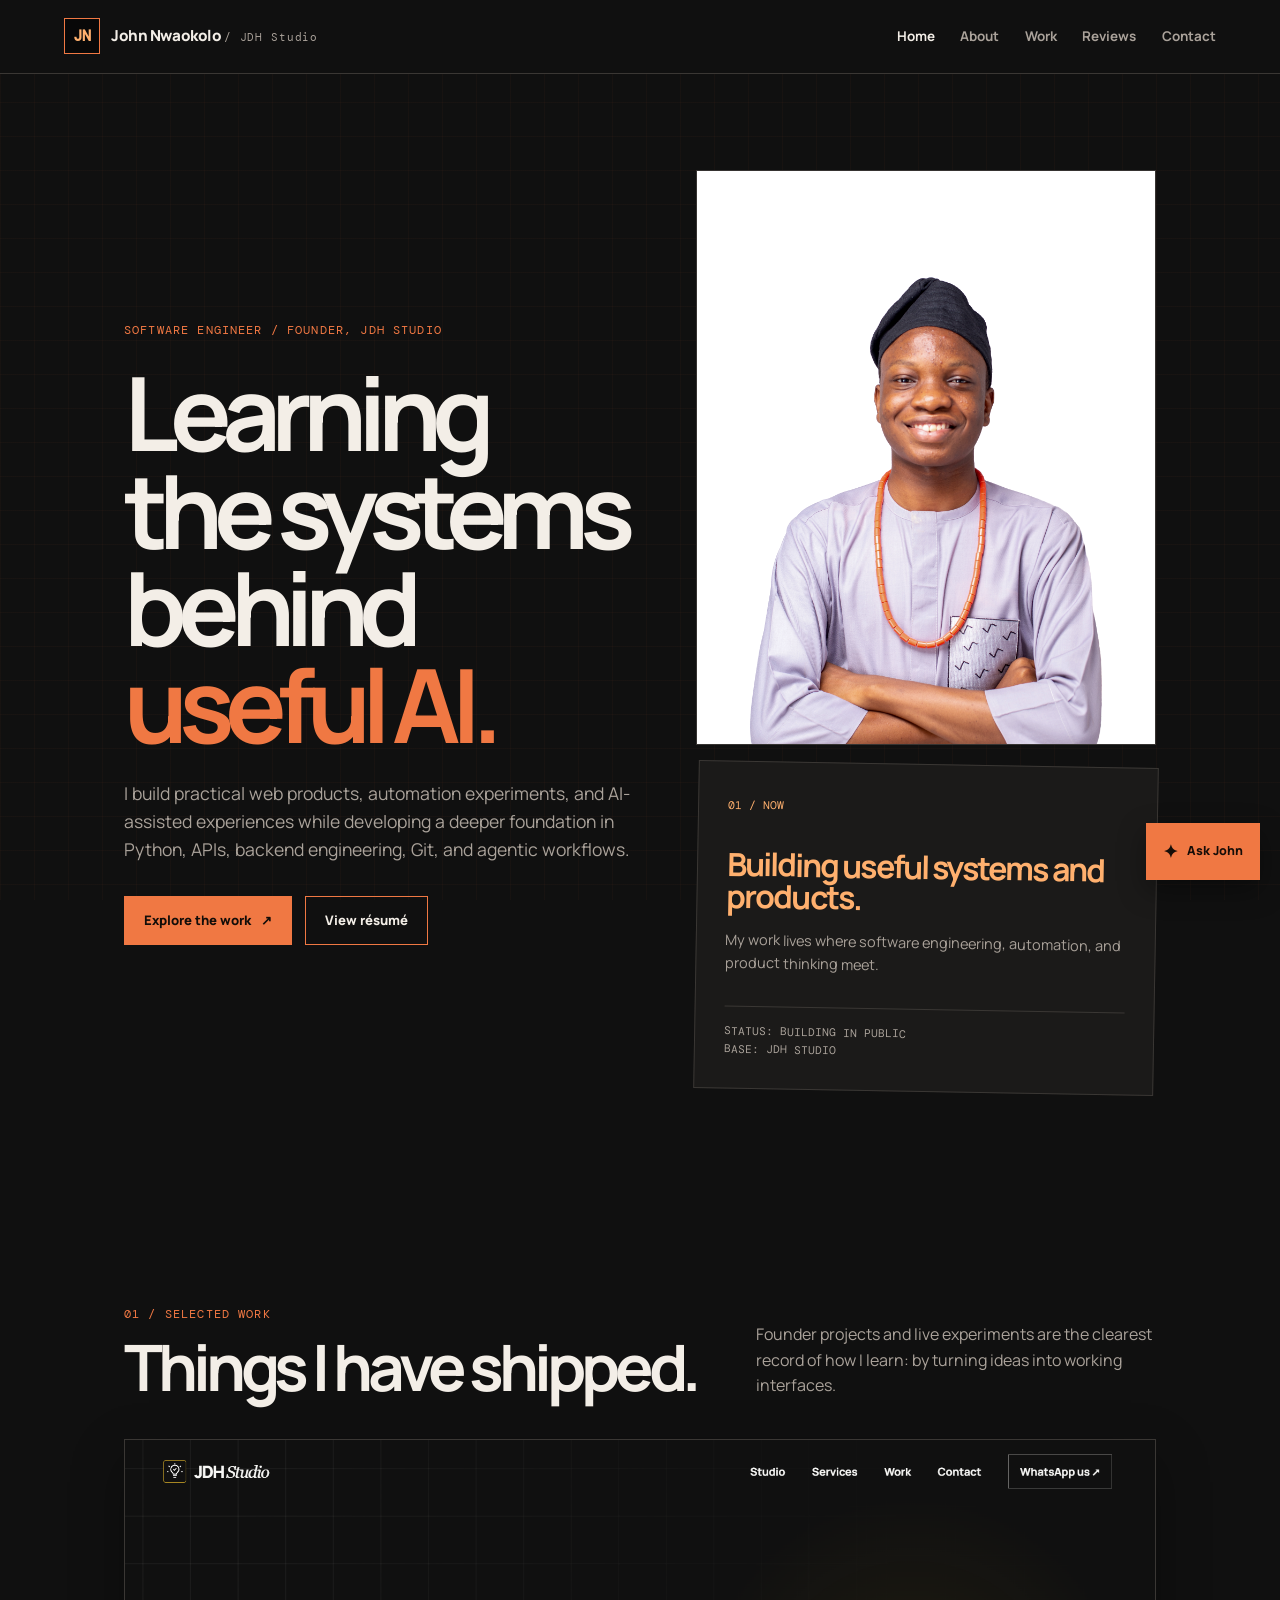
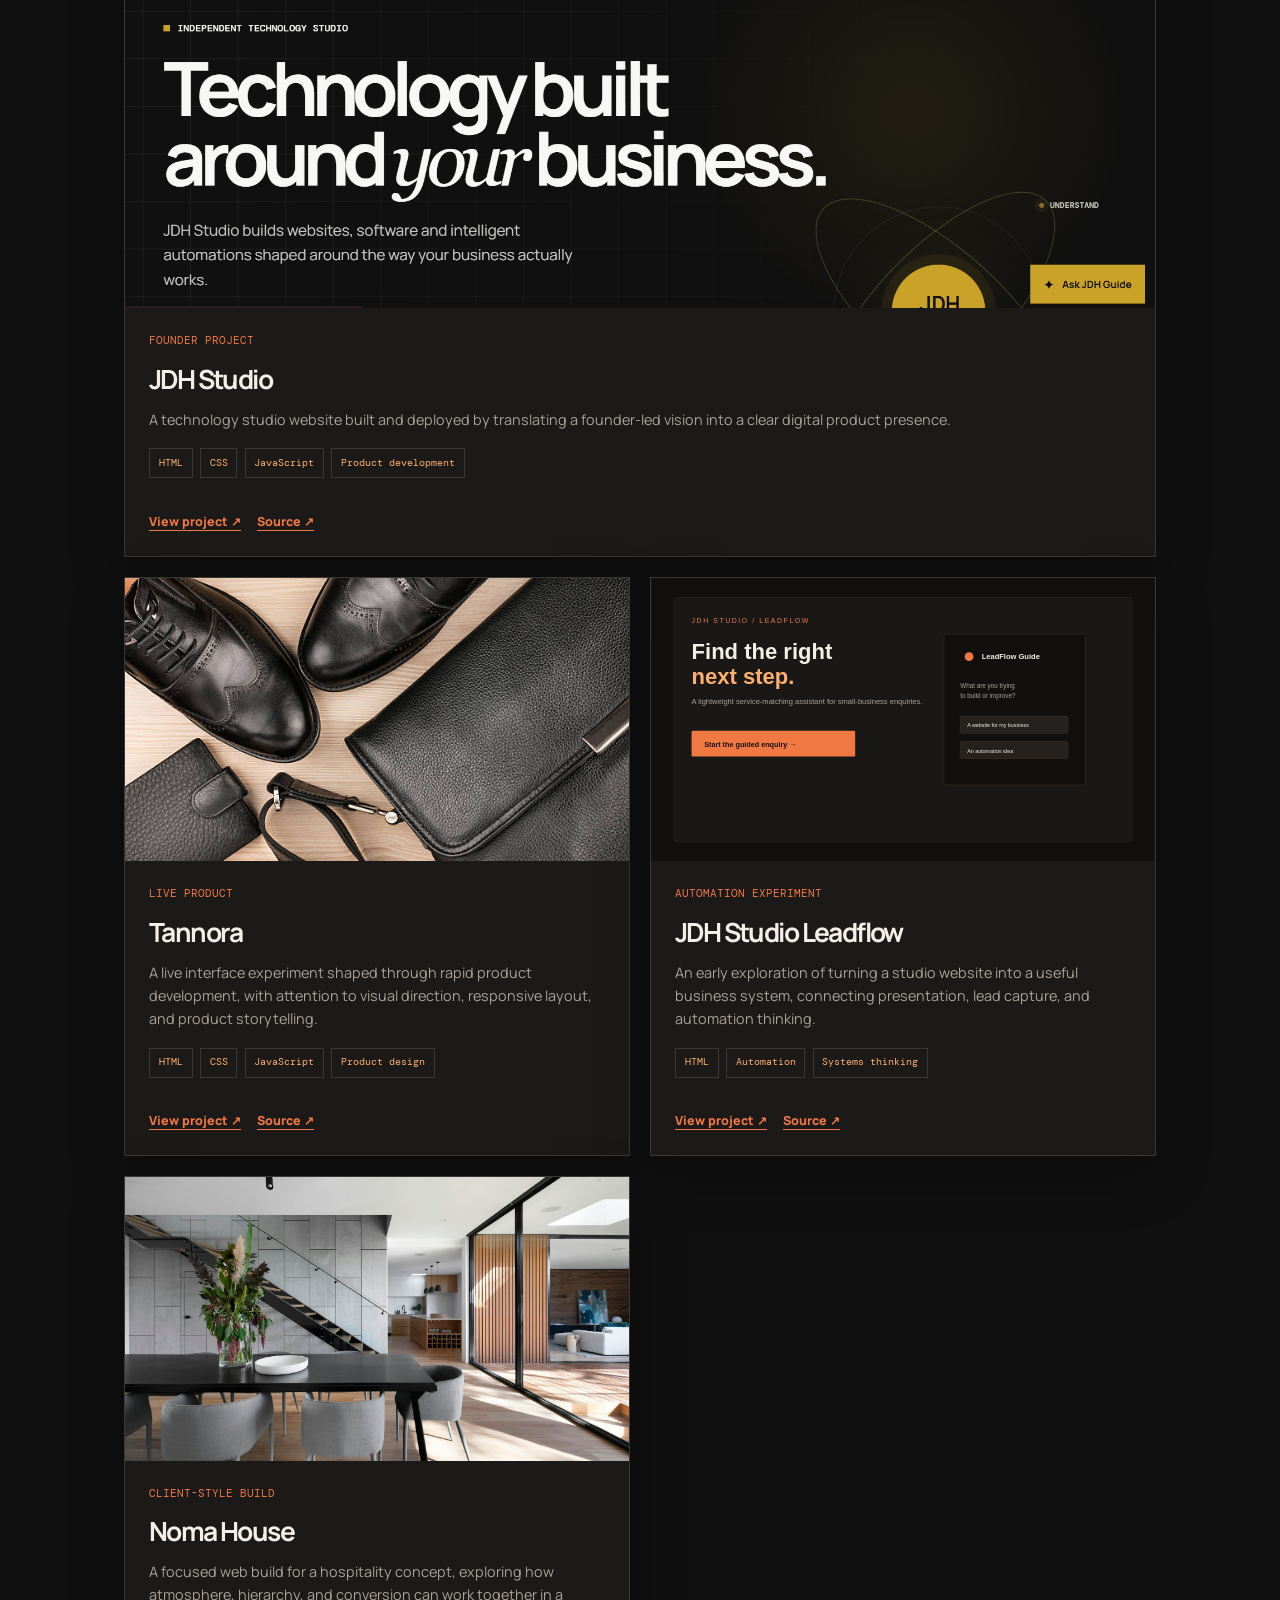
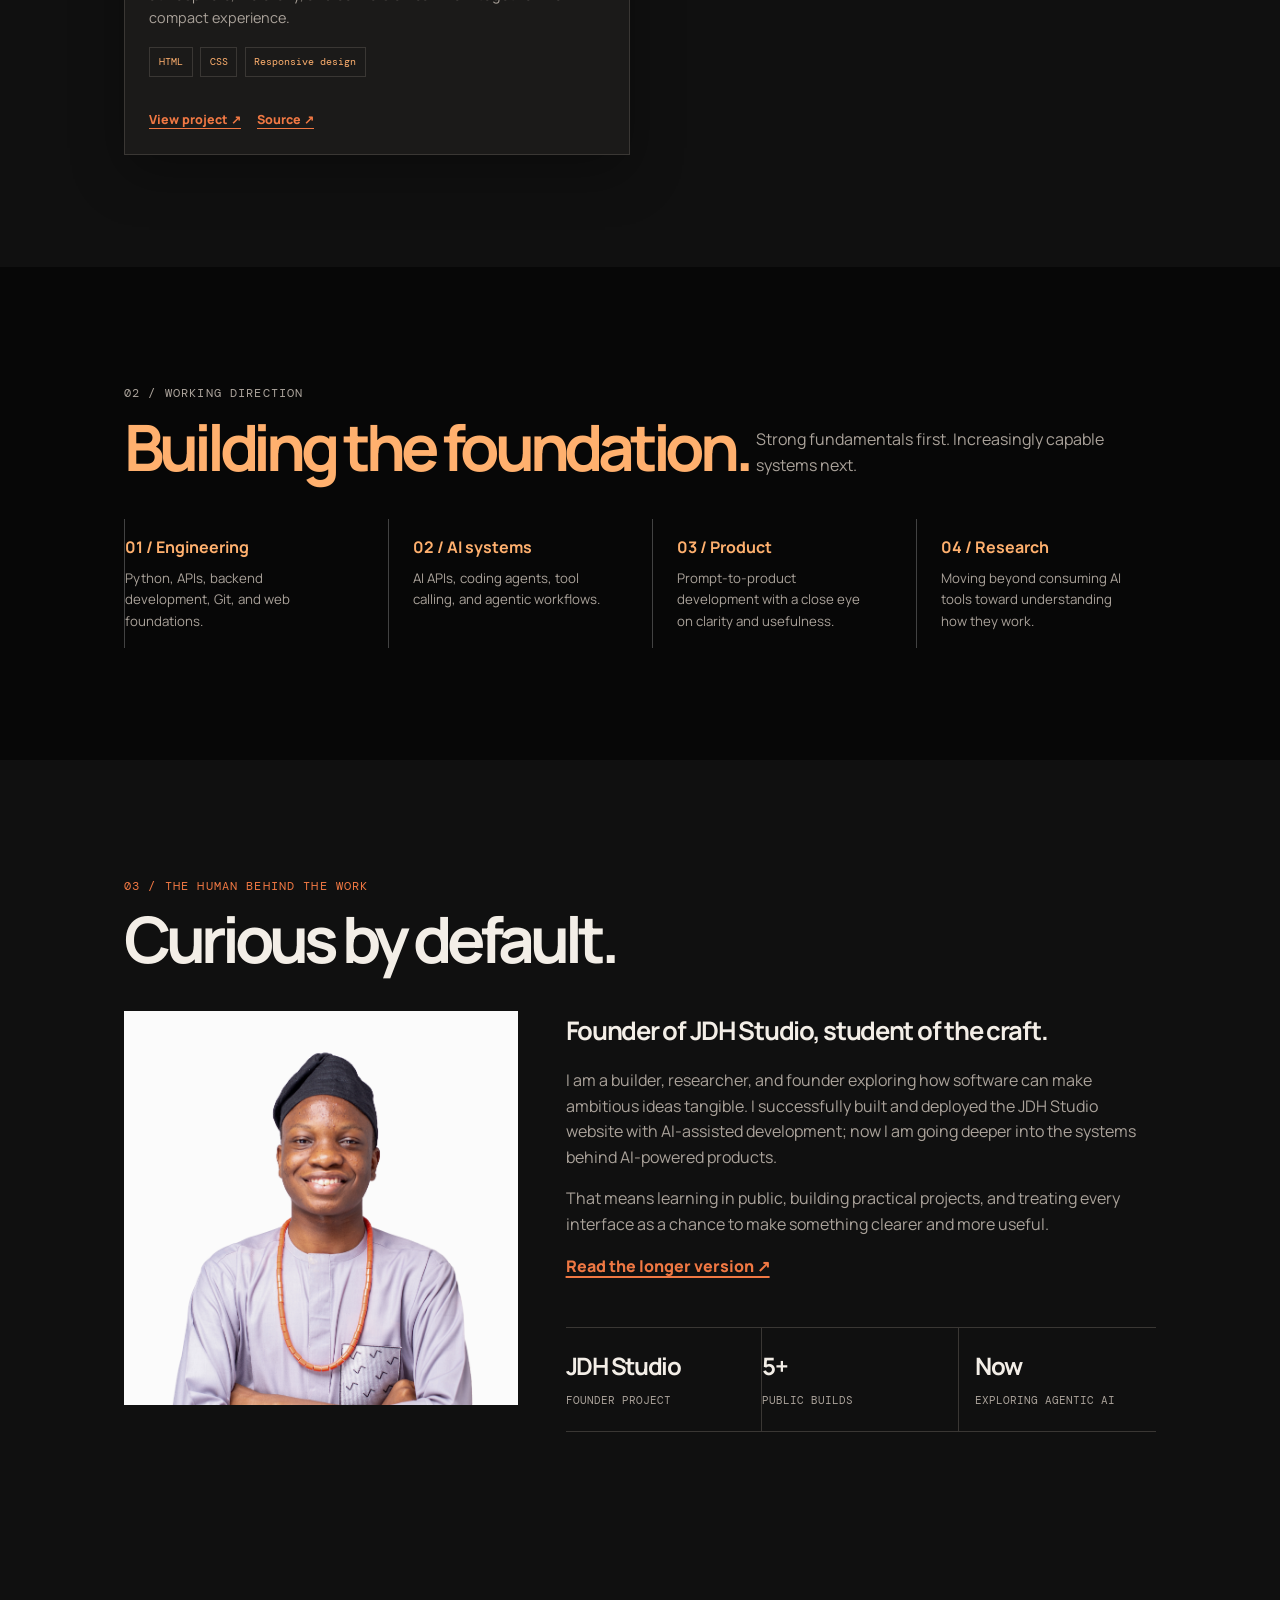
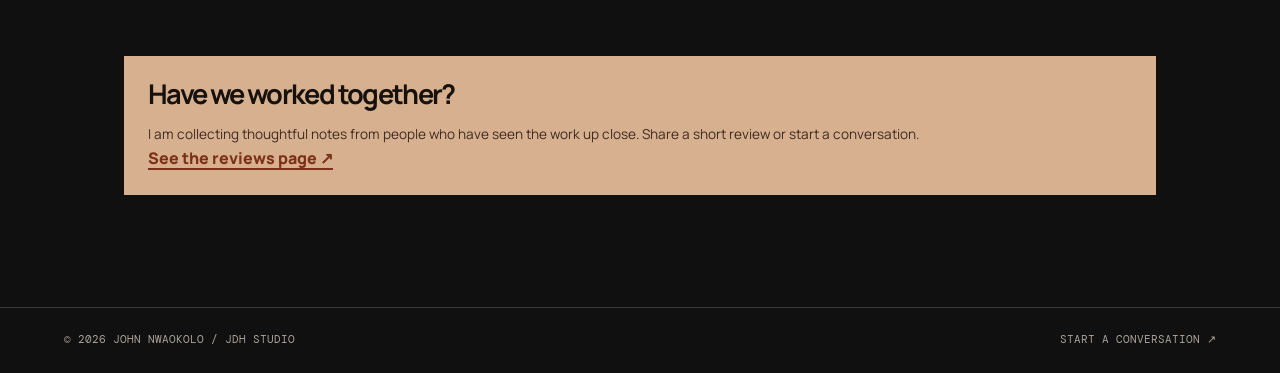
==== commit 01018b02: "first commit" ====
--- a/index.html
+++ b/index.html
@@ -1,314 +1,54 @@
-<!DOCTYPE html>
+<!doctype html>
 <html lang="en">
-
 <head>
-    <meta charset="UTF-8" />
-    <meta name="viewport" content="width=device-width, initial-scale=1.0" />
-
-    <title>John Nwaokolo | AI Software Engineer</title>
-
-    <meta name="description"
-        content="AI Software Engineer portfolio of John Nwaokolo showcasing intelligent systems, software projects, and engineering capabilities." />
-
-    <meta name="keywords"
-        content="John Nwaokolo, AI Software Engineer, Web Developer, Frontend Developer, AI, Software Engineering" />
-
-    <meta property="og:title" content="John Nwaokolo | AI Software Engineer" />
-    <meta property="og:description" content="Building intelligent systems, scalable software, and modern interfaces." />
-
-    <meta property="og:image" content="assets/profile/profile.jpg" />
-
-    <link rel="icon" href="assets/icons/favicon.ico" />
-
-    <!-- Google Font -->
-    <link rel="preconnect" href="https://fonts.googleapis.com">
-    <link rel="preconnect" href="https://fonts.gstatic.com" crossorigin>
-
-    <link href="https://fonts.googleapis.com/css2?family=Inter:wght@300;400;500;600;700;800&display=swap"
-        rel="stylesheet">
-
-    <!-- Font Awesome -->
-    <link rel="stylesheet" href="https://cdnjs.cloudflare.com/ajax/libs/font-awesome/6.5.0/css/all.min.css">
-
+    <meta charset="UTF-8">
+    <meta name="viewport" content="width=device-width, initial-scale=1">
+    <title>John Nwaokolo | Software Engineer, Builder and Founder</title>
+    <meta name="description" content="John Nwaokolo is a software engineer, builder, researcher, and founder of JDH Studio exploring agentic AI, automation, and prompt-to-product development.">
+    <meta name="author" content="John Nwaokolo">
+    <meta name="robots" content="index, follow, max-image-preview:large">
+    <link rel="canonical" href="https://johnnwaokolo.github.io/">
+    <meta property="og:title" content="John Nwaokolo | Builder, Researcher, Founder">
+    <meta property="og:description" content="Practical projects at the intersection of software engineering, AI systems, automation, and product development.">
+    <meta property="og:image" content="assets/profile/profile.jpg">
+    <meta property="og:url" content="https://johnnwaokolo.github.io/">
+    <meta property="og:type" content="profile">
+    <meta name="twitter:card" content="summary_large_image">
+    <meta name="twitter:title" content="John Nwaokolo | Software Engineer, Builder and Founder">
+    <meta name="twitter:description" content="Software engineering, product development, automation, and JDH Studio projects by John Nwaokolo.">
+    <meta name="twitter:image" content="https://johnnwaokolo.github.io/assets/profile/profile.jpg">
+    <link rel="icon" href="assets/icons/favicon.ico">
     <link rel="stylesheet" href="style.css">
+    <script type="application/ld+json">{"@context":"https://schema.org","@type":"Person","name":"John Nwaokolo","url":"https://johnnwaokolo.github.io/","jobTitle":"Software Engineer","description":"Software engineer, builder, researcher, and founder of JDH Studio.","image":"https://johnnwaokolo.github.io/assets/profile/profile.jpg","alumniOf":{"@type":"CollegeOrUniversity","name":"Adeleke University","address":{"@type":"PostalAddress","addressLocality":"Ede","addressCountry":"NG"}},"sameAs":["https://github.com/JohnNwaokolo","https://www.linkedin.com/in/johnnwaokolo","https://x.com/_JohnNwaokolo","https://www.instagram.com/_JohnNwaokolo","https://johnnwaokolo.github.io/jdhstudio.co/"]}</script>
 </head>
-
 <body>
-
-    <!-- SCROLL PROGRESS -->
-    <div id="progress-bar"></div>
-
-    <!-- NAVBAR -->
-    <nav class="navbar">
-
-        <div class="logo">
-            JN<span>.</span>
-        </div>
-
-        <button class="hamburger">
-            <i class="fas fa-bars"></i>
-        </button>
-
-        <div class="nav-links">
-            <a href="#about">About</a>
-            <a href="#skills">Skills</a>
-            <a href="#projects">Projects</a>
-            <a href="#certifications">Certifications</a>
-            <a href="#contact">Contact</a>
-        </div>
-
-    </nav>
-
-    <!-- HERO -->
-    <header class="hero">
-
-        <div class="hero-content">
-
-            <span class="status-badge">
-                ● SYSTEM ONLINE
-            </span>
-
-            <h1>
-                JOHN <span>NWAOKOLO</span>
-            </h1>
-
-            <h2 id="typing-text"></h2>
-
-            <p>
-                Building intelligent systems, scalable software,
-                and modern digital experiences.
-            </p>
-
-            <div class="hero-buttons">
-
-                <a href="#projects" class="primary-btn">
-                    View Projects
-                </a>
-
-                <a href="#contact" class="secondary-btn">
-                    Contact
-                </a>
-
+    <a class="skip-link" href="#main">Skip to content</a>
+    <header class="site-header">
+        <a class="brand" href="index.html"><span class="brand-mark">JN</span><span>John Nwaokolo <small>/ JDH Studio</small></span></a>
+        <button class="menu-toggle" type="button" aria-label="Open menu" aria-expanded="false">☰</button>
+        <nav class="site-nav" aria-label="Main navigation">
+            <a href="index.html" aria-current="page">Home</a><a href="about.html">About</a><a href="projects.html">Work</a><a href="reviews.html">Reviews</a><a href="contact.html">Contact</a>
+        </nav>
+    </header>
+    <main id="main">
+        <section class="container hero">
+            <div class="reveal">
+                <span class="eyebrow">Software engineer / Founder, JDH Studio</span>
+                <h1>Learning the systems behind <em>useful AI.</em></h1>
+                <p class="hero-copy">I build practical web products, automation experiments, and AI-assisted experiences while developing a deeper foundation in Python, APIs, backend engineering, Git, and agentic workflows.</p>
+                <div class="hero-actions"><a class="button button-primary" href="projects.html">Explore the work <span aria-hidden="true">↗</span></a><a class="button button-secondary" href="resume.html">View résumé</a></div>
             </div>
-
-        </div>
-
-    </header>
-
-    <!-- ABOUT -->
-    <section id="about" class="container fade-in">
-
-        <div class="section-title">
-            <span>01</span>
-            <h2>About</h2>
-        </div>
-
-        <div class="about-grid">
-
-            <img src="assets/profile/profile.jpg" alt="John Nwaokolo" class="profile-image">
-
-            <div class="about-content">
-
-                <p>
-                    Software engineering student focused on AI systems,
-                    modern web technologies, and scalable software.
-                </p>
-
-                <p>
-                    Currently building projects that combine intelligent
-                    automation with clean user experiences.
-                </p>
-
-                <div class="social-icons">
-
-                    <a href="https://github.com/JohnNwaokolo" target="_blank">
-                        <i class="fab fa-github"></i>
-                    </a>
-
-                    <a href="https://www.linkedin.com/in/john-nwaokolo-346b16304" target="_blank">
-                        <i class="fab fa-linkedin"></i>
-                    </a>
-
-                    <a href="https://x.com/JohnNwaokolo09" target="_blank">
-                        <i class="fab fa-x-twitter"></i>
-                    </a>
-
-                    <a href="https://www.instagram.com/john_nwaokolo_official" target="_blank">
-                        <i class="fab fa-instagram"></i>
-                    </a>
-
-                </div>
-
-            </div>
-
-        </div>
-
-    </section>
-
-    <!-- CURRENT FOCUS -->
-    <section class="container fade-in">
-
-        <div class="focus-card">
-
-            <h3>CURRENT TRAINING</h3>
-
-            <div class="focus-items">
-                <span>Machine Learning</span>
-                <span>AI Systems</span>
-                <span>Frontend Engineering</span>
-                <span>Backend Development</span>
-            </div>
-
-        </div>
-
-    </section>
-
-    <!-- SKILLS -->
-    <section id="skills" class="container fade-in">
-
-        <div class="section-title">
-            <span>02</span>
-            <h2>Skills Matrix</h2>
-        </div>
-
-        <div class="skills-grid">
-
-            <div class="skill-card">
-                <h3>Frontend</h3>
-
-                <div class="skill-tags">
-                    <span>HTML</span>
-                    <span>CSS</span>
-                    <span>JavaScript</span>
-                    <span>Responsive Design</span>
-                </div>
-            </div>
-
-            <div class="skill-card">
-                <h3>Backend</h3>
-
-                <div class="skill-tags">
-                    <span>Python</span>
-                    <span>Flask</span>
-                    <span>APIs</span>
-                </div>
-            </div>
-
-            <div class="skill-card">
-                <h3>AI Engineering</h3>
-
-                <div class="skill-tags">
-                    <span>Prompt Engineering</span>
-                    <span>AI Automation</span>
-                    <span>OpenAI APIs</span>
-                </div>
-            </div>
-
-        </div>
-
-    </section>
-
-    <!-- PROJECTS -->
-    <section id="projects" class="container fade-in">
-
-        <div class="section-title">
-            <span>03</span>
-            <h2>Projects</h2>
-        </div>
-
-        <div class="projects-list"></div>
-
-    </section>
-
-    <!-- CERTIFICATIONS -->
-    <section id="certifications" class="container fade-in">
-
-        <div class="section-title">
-            <span>04</span>
-            <h2>Certifications</h2>
-        </div>
-
-        <div class="certificates"></div>
-
-    </section>
-
-    <section class="metrics-section">
-        <div class="metric-card">
-            <h2 id="projects-count">2</h2>
-            <p>PROJECTS DEPLOYED</p>
-        </div>
-    
-        <div class="metric-card">
-            <h2 id="certs-count">6</h2>
-            <p>CERTIFICATIONS</p>
-        </div>
-    
-        <div class="metric-card">
-            <h2 id="commits-count">247</h2>
-            <p>COMMITS PUSHED</p>
-        </div>
-    
-        <div class="metric-card">
-            <h2 class="status-online">ONLINE</h2>
-            <p>SYSTEM STATUS</p>
-        </div>
-    </section>
-
-    <!-- CONTACT -->
-    <section id="contact" class="container fade-in">
-
-        <div class="section-title">
-            <span>05</span>
-            <h2>Contact</h2>
-        </div>
-
-        <div class="contact-card">
-
-            <h3>INITIATE COMMUNICATION</h3>
-
-            <form action="https://formspree.io/f/mzzrnnpy" method="POST">
-
-                <input type="text" name="name" placeholder="Your Name" required>
-
-                <input type="email" name="_replyto" placeholder="Your Email" required>
-
-                <textarea name="message" rows="6" placeholder="Your Message" required></textarea>
-
-                <input type="hidden" name="_next" value="thank-you.html">
-
-                <button type="submit">
-                    SEND MESSAGE
-                </button>
-
-            </form>
-
-        </div>
-
-    </section>
-
-    <!-- FOOTER -->
-    <footer>
-
-        <p>
-            Designed & Engineered by John Nwaokolo
-        </p>
-
-        <p class="footer-status">
-            STATUS: ACTIVE
-        </p>
-
-    </footer>
-
-    <!-- BACK TO TOP -->
-    <button id="backToTop">
-        ↑
-    </button>
-    
-    <div class="cursor-glow"></div>
-    
-    <!-- SCRIPT -->
+            <div class="hero-visual reveal"><img class="hero-portrait" src="assets/profile/profile.jpg" alt="John Nwaokolo" fetchpriority="high"><aside class="hero-note" aria-label="Current focus"><h2>Building useful systems and products.</h2><p>My work lives where software engineering, automation, and product thinking meet.</p><p class="mono">STATUS: BUILDING IN PUBLIC<br>BASE: JDH STUDIO</p></aside></div>
+        </section>
+        <section class="container reveal">
+            <div class="section-intro"><div><span class="eyebrow">01 / Selected work</span><h2>Things I have shipped.</h2></div><p>Founder projects and live experiments are the clearest record of how I learn: by turning ideas into working interfaces.</p></div>
+            <div class="project-grid" data-projects></div>
+        </section>
+        <section class="band"><div class="container reveal"><div class="section-intro"><div><span class="eyebrow">02 / Working direction</span><h2>Building the foundation.</h2></div><p>Strong fundamentals first. Increasingly capable systems next.</p></div><div class="capability-grid"><article class="capability"><h3>01 / Engineering</h3><p>Python, APIs, backend development, Git, and web foundations.</p></article><article class="capability"><h3>02 / AI systems</h3><p>AI APIs, coding agents, tool calling, and agentic workflows.</p></article><article class="capability"><h3>03 / Product</h3><p>Prompt-to-product development with a close eye on clarity and usefulness.</p></article><article class="capability"><h3>04 / Research</h3><p>Moving beyond consuming AI tools toward understanding how they work.</p></article></div></div></section>
+        <section class="container reveal"><div class="section-intro"><div><span class="eyebrow">03 / The human behind the work</span><h2>Curious by default.</h2></div></div><div class="about-preview"><img class="portrait" src="assets/profile/profile.jpg" alt="John Nwaokolo" loading="lazy"><div><h3>Founder of JDH Studio, student of the craft.</h3><p>I am a builder, researcher, and founder exploring how software can make ambitious ideas tangible. I successfully built and deployed the JDH Studio website with AI-assisted development; now I am going deeper into the systems behind AI-powered products.</p><p>That means learning in public, building practical projects, and treating every interface as a chance to make something clearer and more useful.</p><a class="inline-link" href="about.html">Read the longer version ↗</a><div class="stats"><div class="stat"><strong>JDH Studio</strong><span>Founder project</span></div><div class="stat"><strong>5+</strong><span>Public builds</span></div><div class="stat"><strong>Now</strong><span>Exploring agentic AI</span></div></div></div></div></section>
+        <section class="container reveal"><div class="review-note"><h3>Have we worked together?</h3><p>I am collecting thoughtful notes from people who have seen the work up close. Share a short review or start a conversation.</p><a class="inline-link" href="reviews.html">See the reviews page ↗</a></div></section>
+    </main>
+    <footer class="site-footer"><p>© 2026 John Nwaokolo / JDH Studio</p><a href="contact.html">Start a conversation ↗</a></footer>
     <script src="script.js"></script>
-    
 </body>
-
-</html>+</html>
--- a/style.css
+++ b/style.css
@@ -1,495 +1,234 @@
+@import url('https://fonts.googleapis.com/css2?family=DM+Mono:wght@400;500&family=Manrope:wght@400;500;600;700;800&display=swap');
+
 :root {
-    --bg-primary: #0b1120;
-    --bg-secondary: #111827;
-    --card-bg: rgba(17, 24, 39, 0.8);
+    --ink: #f3eee7;
+    --muted: #aaa29a;
+    --paper: #101010;
+    --surface: #1b1a19;
+    --line: #3a3734;
+    --lime: #ffb06e;
+    --forest: #080808;
+    --orange: #f07843;
+    --shadow: 0 18px 50px rgba(0, 0, 0, .3);
+}
 
-    --accent: #60a5fa;
-    --accent-strong: #3b82f6;
-
-    --text-primary: #f3f4f6;
-    --text-secondary: #9ca3af;
-
-    --border: rgba(96, 165, 250, 0.2);
-
-    --shadow:
-        0 0 30px rgba(59, 130, 246, 0.1);
-}
-
-* {
-    margin: 0;
-    padding: 0;
-    box-sizing: border-box;
-}
-
-html {
-    scroll-behavior: smooth;
-}
-
-body {
-    background: var(--bg-primary);
-    color: var(--text-primary);
-    font-family: 'Inter', sans-serif;
-    line-height: 1.7;
-}
-
-.container {
-    width: min(1200px, 90%);
-    margin: auto;
-    padding: 100px 0;
-}
-
-.navbar {
-    position: sticky;
-    top: 0;
-    z-index: 1000;
-
-    display: flex;
-    justify-content: space-between;
-    align-items: center;
-
-    padding: 20px 5%;
-
-    backdrop-filter: blur(15px);
-
-    background:
-        rgba(11, 17, 32, 0.8);
-
-    border-bottom:
-        1px solid var(--border);
-}
-
-.logo {
-    font-size: 1.4rem;
-    font-weight: 800;
-}
-
-.logo span {
-    color: var(--accent);
-}
-
-.nav-links {
-    display: flex;
-    gap: 30px;
-}
-
-.nav-links a {
-    color: var(--text-secondary);
-    text-decoration: none;
-    transition: 0.3s;
-}
-
-.nav-links a:hover {
-    color: var(--accent);
-}
-
-.hamburger {
-    display: none;
-    background: none;
-    border: none;
-    color: white;
-    font-size: 1.5rem;
-}
-
-.hero {
-    min-height: 100vh;
-
-    display: flex;
-    justify-content: center;
-    align-items: center;
-
-    text-align: center;
-
-    padding: 0 5%;
-}
-
-.hero-content {
-    max-width: 800px;
-}
-
-.status-badge {
-    display: inline-block;
-
-    padding: 10px 18px;
-
-    border-radius: 999px;
-
-    border:
-        1px solid var(--border);
-
-    background:
-        rgba(59, 130, 246, 0.1);
-
-    color: var(--accent);
-
-    margin-bottom: 30px;
-}
-
-.hero h1 {
-    font-size: clamp(3rem, 8vw, 6rem);
-    line-height: 1.1;
-}
-
-.hero h1 span {
-    color: var(--accent);
-}
-
-.hero h2 {
-    margin-top: 20px;
-    color: var(--text-secondary);
-    font-size: 1.5rem;
-}
-
-.hero p {
-    margin: 30px auto;
-    max-width: 650px;
-    color: var(--text-secondary);
-}
-
-.hero-buttons {
-    display: flex;
-    gap: 20px;
-    justify-content: center;
-}
-
-.primary-btn,
-.secondary-btn {
-    padding: 14px 28px;
-
-    border-radius: 12px;
-
-    text-decoration: none;
-
-    transition: 0.3s;
-}
-
-.primary-btn {
-    background: var(--accent-strong);
-    color: white;
-}
-
-.secondary-btn {
-    border: 1px solid var(--border);
-    color: white;
-}
-
-.primary-btn:hover,
-.secondary-btn:hover {
-    transform: translateY(-4px);
-}
-
-.section-title {
-    display: flex;
-    align-items: center;
-    gap: 20px;
-
-    margin-bottom: 50px;
-}
-
-.section-title span {
-    color: var(--accent);
-    font-weight: bold;
-}
-
-.section-title h2 {
-    font-size: 2rem;
-}
-
-.about-grid {
-    display: grid;
-    grid-template-columns: 300px 1fr;
-    gap: 50px;
-    align-items: center;
-}
-
-.profile-image {
-    width: 100%;
-    border-radius: 20px;
-    border: 1px solid var(--border);
-}
-
-.about-content p {
-    margin-bottom: 20px;
-    color: var(--text-secondary);
-}
-
-.social-icons {
-    display: flex;
-    gap: 20px;
-    margin-top: 30px;
-}
-
-.social-icons a {
-    color: var(--text-secondary);
-    font-size: 1.3rem;
-    transition: 0.3s;
-}
-
-.social-icons a:hover {
-    color: var(--accent);
-}
-
-.focus-card,
-.skill-card,
-.project-card,
-.cert-card,
-.contact-card {
-    background: var(--card-bg);
-
-    border:
-        1px solid var(--border);
-
-    border-radius: 24px;
-
-    padding: 30px;
-
-    backdrop-filter: blur(15px);
-
-    box-shadow: var(--shadow);
-}
-
-.focus-items,
-.skill-tags {
-    display: flex;
-    flex-wrap: wrap;
-    gap: 15px;
-    margin-top: 20px;
-}
-
-.focus-items span,
-.skill-tags span {
-    padding: 10px 18px;
-
-    border-radius: 999px;
-
-    background:
-        rgba(59, 130, 246, 0.1);
-
-    color: var(--accent);
-}
-
-.skills-grid,
-.projects-list,
-.certificates {
-    display: grid;
-    grid-template-columns:
-        repeat(auto-fit, minmax(300px, 1fr));
-
-    gap: 30px;
-}
-
-.project-card img,
-.cert-card img {
-    width: 100%;
-    border-radius: 16px;
-    margin-bottom: 20px;
-}
-
-.project-links {
-    display: flex;
-    gap: 15px;
-    margin-top: 20px;
-}
-
-.project-links a {
-    text-decoration: none;
-    color: white;
-
-    padding: 10px 18px;
-
-    border-radius: 10px;
-
-    background:
-        rgba(59, 130, 246, 0.2);
-}
-
-.contact-card form {
-    display: flex;
-    flex-direction: column;
-    gap: 20px;
-}
-
-.contact-card input,
-.contact-card textarea {
-    padding: 16px;
-
-    border-radius: 12px;
-
-    border:
-        1px solid var(--border);
-
-    background:
-        rgba(255, 255, 255, 0.03);
-
-    color: white;
-}
-
-.contact-card button {
-    padding: 16px;
-
-    border: none;
-
-    border-radius: 12px;
-
-    background: var(--accent-strong);
-
-    color: white;
-
-    cursor: pointer;
-}
-
-footer {
-    text-align: center;
-    padding: 40px 20px;
-
-    border-top:
-        1px solid var(--border);
-
-    color: var(--text-secondary);
-}
-
-.footer-status {
-    margin-top: 10px;
-    color: var(--accent);
-}
-
-#backToTop {
-    position: fixed;
-
-    bottom: 30px;
-    right: 30px;
-
-    width: 50px;
-    height: 50px;
-
-    border-radius: 50%;
-
-    border: none;
-
-    background: var(--accent-strong);
-
-    color: white;
-
-    cursor: pointer;
-
-    display: none;
-}
-
-#progress-bar {
-    position: fixed;
-    top: 0;
-    left: 0;
-
-    width: 0%;
-    height: 4px;
-
-    background: var(--accent);
-
-    z-index: 9999;
-}
-
-.fade-in {
-    opacity: 0;
-    transform: translateY(40px);
-    transition: 1s ease;
-}
-
-.fade-in.show {
-    opacity: 1;
-    transform: translateY(0);
-}
-
-@media(max-width: 768px) {
-
-    .hamburger {
-        display: block;
-    }
-
-    .nav-links {
-        position: absolute;
-
-        top: 80px;
-        left: 0;
-
-        width: 100%;
-
-        background: var(--bg-secondary);
-
-        flex-direction: column;
-
-        padding: 30px;
-
-        display: none;
-    }
-
-    .nav-links.show {
-        display: flex;
-    }
-
-    .about-grid {
-        grid-template-columns: 1fr;
-    }
-
-    .hero-buttons {
-        flex-direction: column;
-    }
-
-}
-
-.metrics-section {
-    display: grid;
-    grid-template-columns: repeat(auto-fit, minmax(140px, 1fr));
-    gap: 14px;
-    margin: 50px 30px;
-
-}
-
-.metric-card {
-    background: rgba(255, 255, 255, 0.03);
-    border: 1px solid rgba(255, 255, 255, 0.06);
-    border-radius: 16px;
-    padding: 18px;
-    text-align: center;
-    backdrop-filter: blur(8px);
-    transition: 0.3s ease;
-}
-
-.metric-card:hover {
-    transform: translateY(-3px);
-    border-color: rgba(96, 165, 250, 0.35);
-}
-
-.metric-card h2 {
-    font-size: 1.4rem;
-    color: #60a5fa;
-    margin-bottom: 6px;
-    font-weight: 700;
-}
-
-.metric-card p {
-    color: #94a3b8;
-    font-size: 0.7rem;
-    letter-spacing: 1.5px;
-}
-
-.status-online {
-    color: #4ade80 !important;
-}
-
-.cursor-glow {
-    width: 250px;
-    height: 250px;
-    background: rgba(96, 165, 250, 0.15);
-    border-radius: 50%;
-    position: fixed;
-    pointer-events: none;
-    filter: blur(80px);
-    transform: translate(-50%, -50%);
-    z-index: 0;
-    transition: transform 0.08s linear;
-}
-
-body {
-    background:
-        radial-gradient(circle at top, rgba(96, 165, 250, 0.08), transparent 40%),
-        #0b1120;
-}+* { box-sizing: border-box; margin: 0; padding: 0; }
+html { scroll-behavior: smooth; }
+body { background: var(--paper); color: var(--ink); font-family: 'Manrope', sans-serif; line-height: 1.6; }
+body::before { background-image: linear-gradient(rgba(240, 120, 67, .035) 1px, transparent 1px), linear-gradient(90deg, rgba(240, 120, 67, .035) 1px, transparent 1px); background-size: 34px 34px; content: ''; inset: 0; pointer-events: none; position: fixed; z-index: -1; }
+a { color: inherit; }
+img { display: block; max-width: 100%; }
+.sr-only { height: 1px; margin: -1px; overflow: hidden; padding: 0; position: absolute; width: 1px; clip: rect(0, 0, 0, 0); white-space: nowrap; }
+.skip-link { background: var(--lime); left: 1rem; padding: .6rem 1rem; position: absolute; top: -4rem; z-index: 20; }
+.skip-link:focus { top: 1rem; }
+.site-header { align-items: center; background: rgba(16, 16, 16, .94); border-bottom: 1px solid var(--line); display: flex; justify-content: space-between; padding: 1.15rem 5vw; position: sticky; top: 0; z-index: 10; }
+.brand { align-items: center; display: inline-flex; font-size: .95rem; font-weight: 800; gap: .7rem; letter-spacing: -.03em; text-decoration: none; }
+.brand-mark { align-items: center; background: var(--forest); border: 1px solid var(--orange); color: var(--lime); display: inline-flex; font-family: 'DM Mono', monospace; height: 2.25rem; justify-content: center; width: 2.25rem; }
+.brand small { color: var(--muted); font-family: 'DM Mono', monospace; font-size: .67rem; font-weight: 400; letter-spacing: .08em; }
+.site-nav { align-items: center; display: flex; gap: 1.6rem; }
+.site-nav a { color: var(--muted); font-size: .84rem; font-weight: 700; text-decoration: none; }
+.site-nav a:hover, .site-nav a[aria-current='page'] { color: var(--ink); }
+.menu-toggle { background: transparent; border: 1px solid var(--line); color: var(--ink); display: none; font-size: 1.2rem; height: 2.6rem; width: 2.6rem; }
+.container { margin: 0 auto; max-width: 1160px; padding: 7rem 5vw; }
+.hero { align-items: center; display: grid; gap: 4rem; grid-template-columns: minmax(0, 1.05fr) minmax(280px, .95fr); min-height: calc(100vh - 76px); padding-bottom: 6rem; padding-top: 6rem; }
+.eyebrow { color: var(--orange); font-family: 'DM Mono', monospace; font-size: .72rem; letter-spacing: .1em; text-transform: uppercase; }
+.hero h1 { font-size: clamp(3.3rem, 8vw, 7rem); letter-spacing: -.09em; line-height: .95; margin: 1.4rem 0 1.6rem; max-width: 790px; }
+.hero h1 em { color: var(--orange); font-style: normal; }
+.hero-visual { display: grid; gap: 1.2rem; }
+.hero-portrait { aspect-ratio: 4 / 5; border: 1px solid var(--line); filter: grayscale(.15) contrast(1.05); object-fit: cover; width: 100%; }
+.hero-copy { color: var(--muted); font-size: 1.1rem; max-width: 590px; }
+.hero-actions { display: flex; flex-wrap: wrap; gap: .8rem; margin-top: 2rem; }
+.button { align-items: center; border: 1px solid var(--orange); display: inline-flex; font-size: .82rem; font-weight: 800; gap: .6rem; justify-content: center; min-height: 3.1rem; padding: .8rem 1.2rem; text-decoration: none; transition: transform .2s ease, box-shadow .2s ease; }
+.button:hover { box-shadow: 5px 5px 0 var(--orange); transform: translate(-2px, -2px); }
+.button-primary { background: var(--orange); border-color: var(--orange); color: #120d09; }
+.button-secondary { background: transparent; color: var(--ink); }
+.hero-note { background: var(--surface); border: 1px solid var(--line); color: var(--ink); padding: 1.8rem; transform: rotate(1deg); }
+.hero-note::before { color: var(--lime); content: '01 / NOW'; font-family: 'DM Mono', monospace; font-size: .7rem; }
+.hero-note h2 { color: var(--lime); font-size: 2rem; letter-spacing: -.06em; line-height: 1; margin: 2rem 0 1rem; }
+.hero-note p { color: var(--muted); font-size: .9rem; }
+.hero-note .mono { border-top: 1px solid var(--line); color: var(--muted); font-family: 'DM Mono', monospace; font-size: .7rem; margin-top: 2rem; padding-top: 1rem; }
+.section-intro { align-items: end; display: flex; justify-content: space-between; margin-bottom: 2.5rem; }
+.section-intro h2, .page-heading h1 { font-size: clamp(2.3rem, 5vw, 4.4rem); letter-spacing: -.08em; line-height: 1; margin-top: .6rem; }
+.section-intro p { color: var(--muted); max-width: 400px; }
+.rule { border: 0; border-top: 1px solid var(--line); margin: 0; }
+.about-preview { display: grid; gap: 3rem; grid-template-columns: .8fr 1.2fr; }
+.portrait { aspect-ratio: 1 / 1; filter: saturate(.8); object-fit: cover; width: 100%; }
+.about-preview h3 { font-size: 1.6rem; letter-spacing: -.05em; margin-bottom: 1rem; }
+.about-preview p, .prose p { color: var(--muted); margin-bottom: 1rem; }
+.inline-link { color: var(--orange); font-weight: 800; text-decoration-thickness: 2px; text-underline-offset: 4px; }
+.stats { border-bottom: 1px solid var(--line); border-top: 1px solid var(--line); display: grid; grid-template-columns: repeat(3, 1fr); margin-top: 3rem; }
+.stat { border-right: 1px solid var(--line); padding: 1.2rem 1rem 1.2rem 0; }
+.stat:last-child { border-right: 0; padding-left: 1rem; }
+.stat strong { display: block; font-size: 1.5rem; letter-spacing: -.06em; }
+.stat span { color: var(--muted); font-family: 'DM Mono', monospace; font-size: .66rem; text-transform: uppercase; }
+.project-grid, .review-grid, .cert-grid { display: grid; gap: 1.25rem; grid-template-columns: repeat(2, minmax(0, 1fr)); }
+.project-card, .review-card, .cert-card { background: var(--surface); border: 1px solid var(--line); box-shadow: var(--shadow); }
+.project-card { display: flex; flex-direction: column; }
+.project-image { aspect-ratio: 16 / 9; object-fit: cover; width: 100%; }
+.project-body { display: flex; flex: 1; flex-direction: column; padding: 1.5rem; }
+.project-meta { color: var(--orange); font-family: 'DM Mono', monospace; font-size: .68rem; text-transform: uppercase; }
+.project-body h3 { font-size: 1.65rem; letter-spacing: -.06em; margin: .5rem 0; }
+.project-body p { color: var(--muted); font-size: .9rem; }
+.tags { display: flex; flex-wrap: wrap; gap: .45rem; margin: 1.1rem 0; }
+.tags span { border: 1px solid var(--line); color: var(--lime); font-family: 'DM Mono', monospace; font-size: .65rem; padding: .35rem .55rem; }
+.project-links { display: flex; gap: 1rem; margin-top: auto; padding-top: 1rem; }
+.project-links a { color: var(--orange); font-size: .78rem; font-weight: 800; text-underline-offset: 4px; }
+.project-card.featured { grid-column: span 2; }
+.project-card.featured .project-image { aspect-ratio: 2.2 / 1; }
+.band { background: #070707; color: var(--ink); }
+.band .section-intro p, .band .eyebrow { color: var(--muted); }
+.band .section-intro h2 { color: var(--lime); }
+.capability-grid { display: grid; gap: 1.5rem; grid-template-columns: repeat(4, 1fr); }
+.capability { border-left: 1px solid rgba(255,255,255,.24); min-width: 0; padding: 1rem 1.5rem; }
+.capability:first-child { padding-left: 0; }
+.capability h3 { color: var(--lime); font-size: 1rem; margin-bottom: .5rem; }
+.capability p { color: var(--muted); font-size: .83rem; }
+.review-card { padding: 1.5rem; }
+.review-card blockquote { font-size: 1.05rem; letter-spacing: -.02em; }
+.review-card cite { color: var(--muted); display: block; font-family: 'DM Mono', monospace; font-size: .7rem; font-style: normal; margin-top: 1.4rem; text-transform: uppercase; }
+.review-note { background: #d7b18f; color: #17110d; padding: 1.5rem; }
+.review-note h3 { font-size: 1.7rem; letter-spacing: -.06em; line-height: 1.05; }
+.review-note p { color: #3d2a20; font-size: .85rem; margin-top: 1rem; }
+.review-note .inline-link { color: #7c2f19; }
+.page-heading { max-width: 750px; padding-bottom: 3rem; padding-top: 7rem; }
+.page-heading p { color: var(--muted); font-size: 1.1rem; margin-top: 1.3rem; max-width: 620px; }
+.about-layout { display: grid; gap: 4rem; grid-template-columns: .75fr 1.25fr; }
+.about-layout .portrait { max-height: 520px; }
+.timeline { border-left: 1px solid var(--line); display: grid; gap: 2rem; padding-left: 1.5rem; }
+.timeline article { padding-bottom: .3rem; }
+.timeline article::before { background: var(--orange); content: ''; display: block; height: .6rem; margin-left: -1.8rem; position: absolute; width: .6rem; }
+.timeline article { position: relative; }
+.timeline h3 { font-size: 1.1rem; letter-spacing: -.03em; }
+.timeline span { color: var(--orange); font-family: 'DM Mono', monospace; font-size: .68rem; }
+.cert-grid { grid-template-columns: repeat(3, minmax(0, 1fr)); }
+.cert-card { overflow: hidden; }
+.cert-card img { background: #f7f4ee; height: 340px; object-fit: contain; padding: .75rem; width: 100%; }
+.cert-card div { padding: 1rem; }
+.cert-card h3 { font-size: .95rem; line-height: 1.25; }
+.cert-card p { color: var(--muted); font-size: .76rem; margin-top: .35rem; }
+.contact-layout { display: grid; gap: 4rem; grid-template-columns: .8fr 1.2fr; }
+.contact-details h2 { font-size: 2.4rem; letter-spacing: -.07em; line-height: 1; margin: 1rem 0; }
+.contact-details p { color: var(--muted); }
+.contact-list { display: grid; gap: .8rem; margin-top: 2rem; }
+.contact-list a { font-family: 'DM Mono', monospace; font-size: .75rem; text-underline-offset: 4px; }
+.contact-form { background: var(--surface); border: 1px solid var(--line); padding: 1.5rem; }
+.contact-form label { display: grid; color: var(--muted); font-family: 'DM Mono', monospace; font-size: .68rem; gap: .4rem; margin-bottom: 1rem; text-transform: uppercase; }
+.contact-form input, .contact-form textarea { background: var(--paper); border: 1px solid var(--line); color: var(--ink); font: inherit; padding: .85rem; width: 100%; }
+.contact-form textarea { min-height: 150px; resize: vertical; }
+.contact-form input:focus, .contact-form textarea:focus { border-color: var(--forest); outline: 3px solid rgba(196, 227, 107, .65); }
+.feedback-form { background: var(--surface); border: 1px solid var(--line); padding: 1.5rem; }
+.feedback-form label { display: grid; color: var(--muted); font-family: 'DM Mono', monospace; font-size: .68rem; gap: .4rem; margin-bottom: 1rem; text-transform: uppercase; }
+.feedback-form input, .feedback-form textarea { background: var(--paper); border: 1px solid var(--line); color: var(--ink); font: inherit; padding: .85rem; width: 100%; }
+.feedback-form textarea { min-height: 145px; resize: vertical; }
+.feedback-form input:focus, .feedback-form textarea:focus { border-color: var(--forest); outline: 3px solid rgba(184, 201, 154, .7); }
+.feedback-form small { color: var(--muted); display: block; font-size: .75rem; margin: -0.4rem 0 1rem; }
+.guide-shell { display: grid; gap: 1.5rem; grid-template-columns: .75fr 1.25fr; }
+.guide-topics { display: grid; gap: .6rem; align-content: start; }
+.guide-topic { background: transparent; border: 1px solid var(--line); color: var(--forest); cursor: pointer; font: inherit; font-size: .8rem; font-weight: 800; padding: .9rem 1rem; text-align: left; }
+.guide-topic:hover, .guide-topic.active { background: var(--forest); color: var(--lime); }
+.guide-chat { background: var(--forest); color: #e9ebe4; min-height: 430px; padding: 1.5rem; }
+.guide-chat-head { border-bottom: 1px solid rgba(233, 235, 228, .2); display: flex; justify-content: space-between; padding-bottom: 1rem; }
+.guide-chat-head span { color: var(--lime); font-family: 'DM Mono', monospace; font-size: .68rem; }
+.guide-messages { display: grid; gap: 1rem; padding: 1.5rem 0; }
+.guide-message { font-size: .9rem; max-width: 85%; padding: .85rem 1rem; }
+.guide-message.assistant { background: rgba(233, 235, 228, .12); }
+.guide-message.user { background: var(--lime); color: var(--ink); justify-self: end; }
+.guide-form { display: flex; gap: .6rem; margin-top: auto; }
+.guide-form input { background: rgba(233, 235, 228, .1); border: 1px solid rgba(233, 235, 228, .3); color: #e9ebe4; flex: 1; font: inherit; min-width: 0; padding: .8rem; }
+.guide-form input::placeholder { color: #bec8c0; }
+.guide-form button { background: var(--lime); border: 0; color: var(--ink); cursor: pointer; font-weight: 800; padding: .8rem 1rem; }
+.site-assistant { bottom: 1.25rem; position: fixed; right: 1.25rem; z-index: 15; }
+.assistant-toggle { align-items: center; background: var(--orange); border: 1px solid var(--orange); box-shadow: 0 10px 28px rgba(0, 0, 0, .35); color: #160d08; cursor: pointer; display: inline-flex; font: inherit; font-size: .78rem; font-weight: 800; gap: .55rem; padding: .85rem 1rem; }
+.assistant-toggle-mark { font-size: 1.1rem; }
+.assistant-panel { background: var(--surface); border: 1px solid var(--line); bottom: 3.6rem; box-shadow: 0 18px 45px rgba(39, 51, 46, .18); display: grid; gap: 1rem; padding: 1.15rem; position: absolute; right: 0; width: min(360px, calc(100vw - 2rem)); }
+.assistant-panel[hidden] { display: none; }
+.assistant-header { align-items: start; border-bottom: 1px solid var(--line); display: flex; justify-content: space-between; padding-bottom: .8rem; }
+.assistant-kicker { color: var(--orange); font-family: 'DM Mono', monospace; font-size: .65rem; letter-spacing: .08em; text-transform: uppercase; }
+.assistant-header h2 { font-size: 1.35rem; letter-spacing: -.05em; margin-top: .2rem; }
+.assistant-close { background: transparent; border: 0; color: var(--muted); cursor: pointer; font-size: 1.4rem; line-height: 1; }
+.assistant-messages { display: grid; gap: .7rem; max-height: 220px; overflow-y: auto; }
+.assistant-message { font-size: .8rem; line-height: 1.5; margin: 0; padding: .7rem .8rem; }
+.assistant-message-bot { background: rgba(48, 72, 61, .09); }
+.assistant-message-user { background: var(--lime); justify-self: end; max-width: 85%; }
+.assistant-action { color: var(--orange); display: block; font-weight: 800; margin-top: .55rem; text-underline-offset: 3px; }
+.assistant-prompts { display: flex; flex-wrap: wrap; gap: .45rem; }
+.assistant-prompts button { background: transparent; border: 1px solid var(--line); color: var(--orange); cursor: pointer; font: inherit; font-size: .68rem; padding: .45rem .55rem; }
+.assistant-prompts button:hover { background: var(--orange); color: #160d08; }
+.assistant-form { display: flex; gap: .45rem; }
+.assistant-form input { background: var(--paper); border: 1px solid var(--line); color: var(--ink); flex: 1; font: inherit; font-size: .78rem; min-width: 0; padding: .65rem; }
+.assistant-form button { background: var(--forest); border: 0; color: var(--lime); cursor: pointer; font-size: 1rem; padding: .4rem .75rem; }
+.assistant-note { color: var(--muted); font-family: 'DM Mono', monospace; font-size: .6rem; margin: 0; }
+.resume-page { background: #f7f8f5; box-shadow: var(--shadow); color: #17221d; margin: 4rem auto; max-width: 940px; padding: 3.4rem 4rem; }
+.resume-loading { color: var(--muted); }
+.resume-header { border-bottom: 2px solid #17221d; padding-bottom: 1.2rem; }
+.resume-header h1 { font-size: 2.7rem; letter-spacing: -.07em; line-height: 1; }
+.resume-headline { color: #30483d; font-size: .95rem; font-weight: 700; margin-top: .45rem; }
+.resume-contact { color: var(--muted); display: flex; flex-wrap: wrap; font-family: 'DM Mono', monospace; font-size: .68rem; gap: .45rem 1rem; margin-top: .8rem; }
+.resume-contact a { text-underline-offset: 3px; }
+.resume-layout { display: grid; gap: 2rem; grid-template-columns: 1.45fr .75fr; margin-top: 1.8rem; }
+.resume-section { margin-bottom: 1.8rem; }
+.resume-section h2 { border-bottom: 1px solid #c9cec8; color: #30483d; font-family: 'DM Mono', monospace; font-size: .72rem; letter-spacing: .1em; margin-bottom: .9rem; padding-bottom: .35rem; text-transform: uppercase; }
+.resume-summary { color: var(--ink); font-size: .9rem; line-height: 1.65; }
+.resume-entry { margin-bottom: 1.25rem; }
+.resume-entry:last-child { margin-bottom: 0; }
+.resume-entry-heading { align-items: baseline; display: flex; gap: 1rem; justify-content: space-between; }
+.resume-entry h3 { font-size: .98rem; letter-spacing: -.02em; }
+.resume-period { color: var(--muted); font-family: 'DM Mono', monospace; font-size: .65rem; white-space: nowrap; }
+.resume-entry-company { color: var(--orange); font-size: .78rem; font-weight: 700; margin: .15rem 0 .35rem; }
+.resume-entry p, .resume-project p, .resume-education p { color: var(--muted); font-size: .78rem; line-height: 1.55; }
+.resume-skill-group { margin-bottom: .85rem; }
+.resume-skill-group h3 { font-size: .78rem; margin-bottom: .25rem; }
+.resume-skill-group p { color: var(--muted); font-size: .76rem; line-height: 1.55; }
+.resume-project { margin-bottom: 1rem; }
+.resume-project h3 { font-size: .88rem; }
+.resume-project h3 a { text-decoration-thickness: 1px; text-underline-offset: 3px; }
+.resume-project-meta { color: var(--orange); font-family: 'DM Mono', monospace; font-size: .62rem; text-transform: uppercase; }
+.resume-education h3 { font-size: .84rem; }
+.resume-cert-list { color: var(--muted); font-size: .76rem; line-height: 1.6; list-style: none; }
+.resume-cert-list li { margin-bottom: .4rem; }
+.resume-cert-list span { color: var(--orange); font-family: 'DM Mono', monospace; font-size: .62rem; }
+.site-footer { border-top: 1px solid var(--line); display: flex; justify-content: space-between; padding: 1.5rem 5vw; }
+.site-footer p, .site-footer a { color: var(--muted); font-family: 'DM Mono', monospace; font-size: .66rem; text-decoration: none; text-transform: uppercase; }
+.reveal { opacity: 0; transform: translateY(20px); transition: opacity .6s ease, transform .6s ease; }
+.reveal.visible { opacity: 1; transform: none; }
+@media (max-width: 760px) {
+    .site-header { padding: 1rem 5vw; }
+    .menu-toggle { display: block; }
+    .site-nav { background: var(--surface); border-bottom: 1px solid var(--line); display: none; flex-direction: column; gap: 1.2rem; left: 0; padding: 1.5rem 5vw; position: absolute; right: 0; top: 100%; }
+    .site-nav.open { display: flex; }
+    .hero, .about-layout, .about-preview, .contact-layout { grid-template-columns: 1fr; }
+    .hero { gap: 2.5rem; min-height: auto; padding-bottom: 5rem; padding-top: 5rem; }
+    .hero-visual { order: -1; }
+    .hero h1 { font-size: clamp(3rem, 16vw, 5rem); }
+    .hero-note { max-width: 340px; }
+    .guide-shell { grid-template-columns: 1fr; }
+    .section-intro { align-items: start; flex-direction: column; gap: 1rem; }
+    .project-grid, .review-grid, .cert-grid { grid-template-columns: 1fr; }
+    .project-card.featured { grid-column: auto; }
+    .project-card.featured .project-image { aspect-ratio: 16 / 9; }
+    .capability-grid { gap: 1rem; grid-template-columns: repeat(2, 1fr); }
+    .capability { padding: 1rem; }
+    .capability:nth-child(odd) { padding-left: 0; }
+    .stats { grid-template-columns: 1fr; }
+    .stat, .stat:last-child { border-bottom: 1px solid var(--line); border-right: 0; padding: 1rem 0; }
+    .stat:last-child { border-bottom: 0; }
+    .site-footer { align-items: start; flex-direction: column; gap: .7rem; }
+}
+@media (prefers-reduced-motion: reduce) { *, *::before, *::after { scroll-behavior: auto !important; transition-duration: .01ms !important; } .reveal { opacity: 1; transform: none; } }
+@media print { .site-assistant { display: none; } }
+@media (max-width: 760px) {
+    .resume-page { margin: 1.5rem 5vw; padding: 2rem 1.25rem; }
+    .resume-layout { grid-template-columns: 1fr; }
+    .resume-entry-heading { align-items: start; flex-direction: column; gap: .15rem; }
+    .resume-period { white-space: normal; }
+}
+@media print {
+    @page { margin: .55in; size: A4; }
+    body.resume-site { background: #fff; }
+    body.resume-site::before, .resume-controls { display: none; }
+    .resume-page { box-shadow: none; margin: 0; max-width: none; padding: 0; }
+    .resume-page, .resume-page * { color: #17221d !important; }
+    .resume-header { border-color: #17221d; }
+    .resume-section h2, .resume-project-meta, .resume-entry-company { color: #30483d !important; }
+    .resume-entry, .resume-project, .resume-education { break-inside: avoid; }
+}
